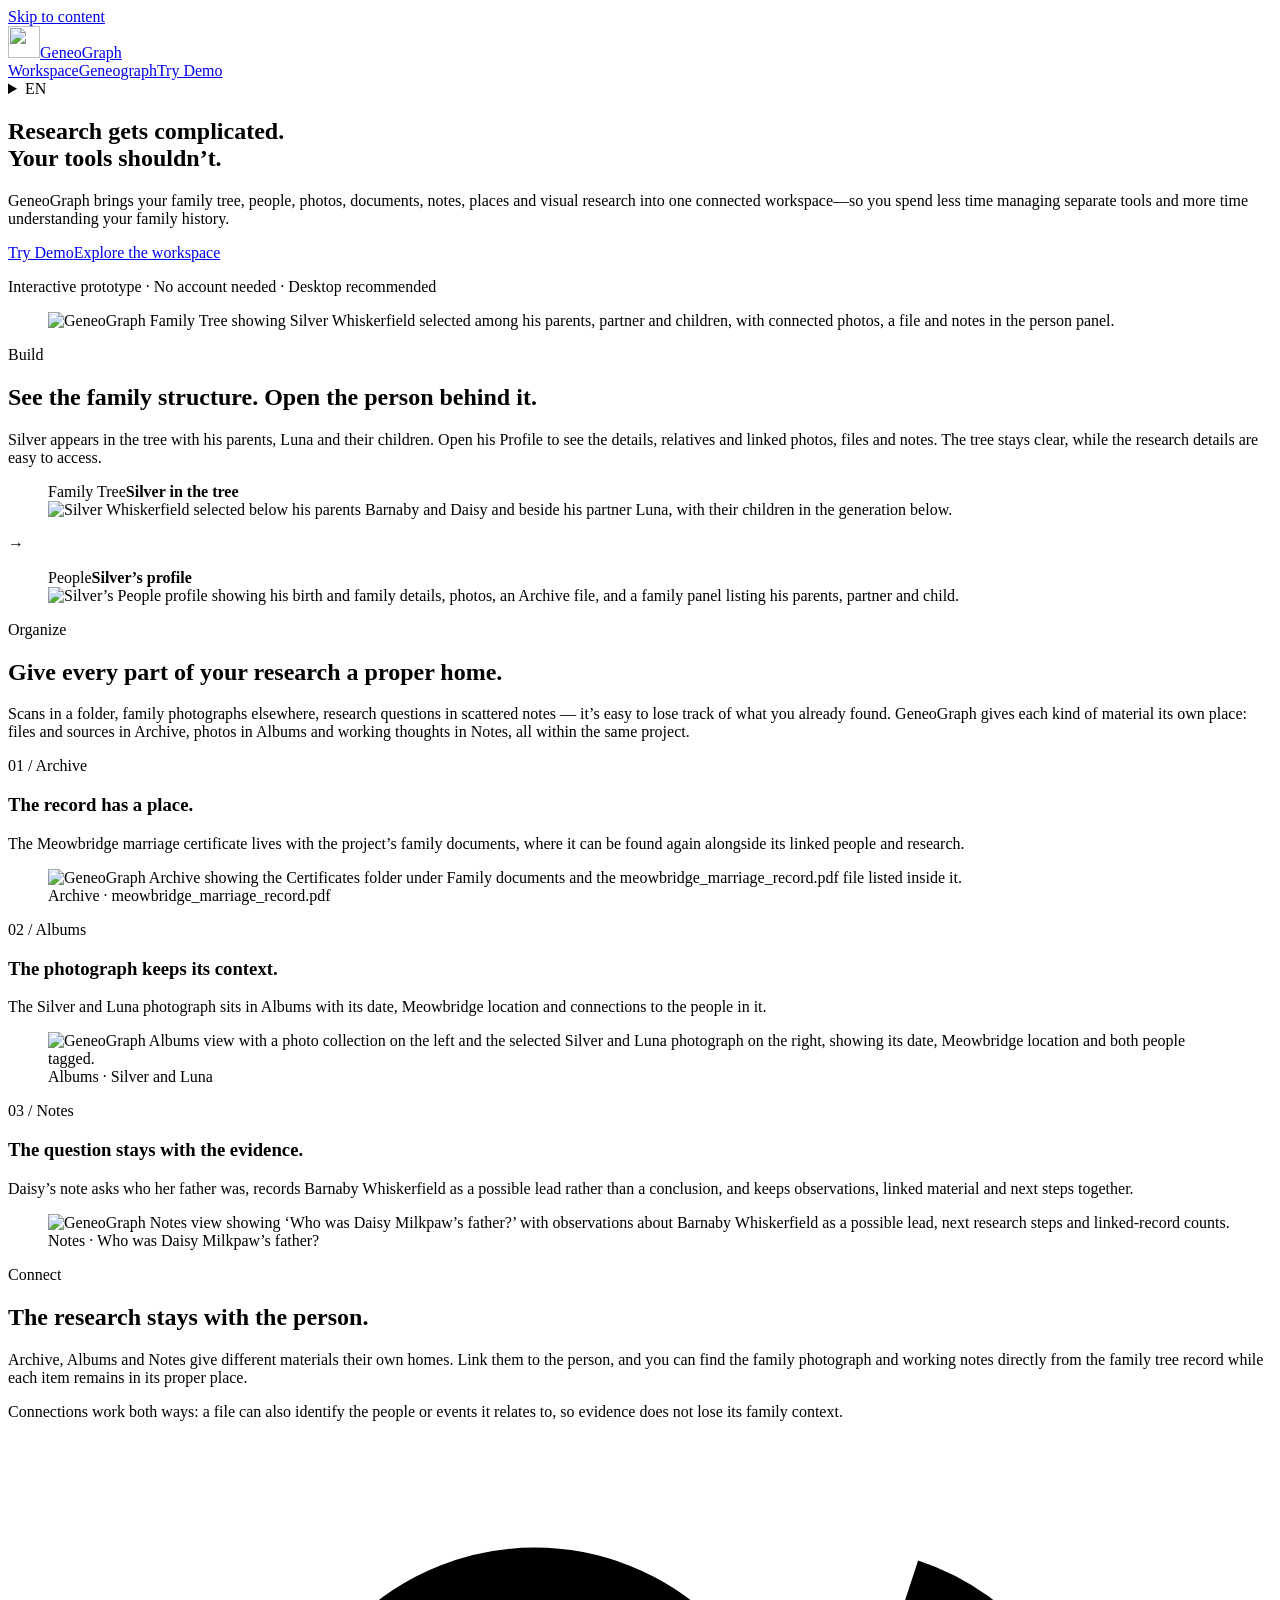
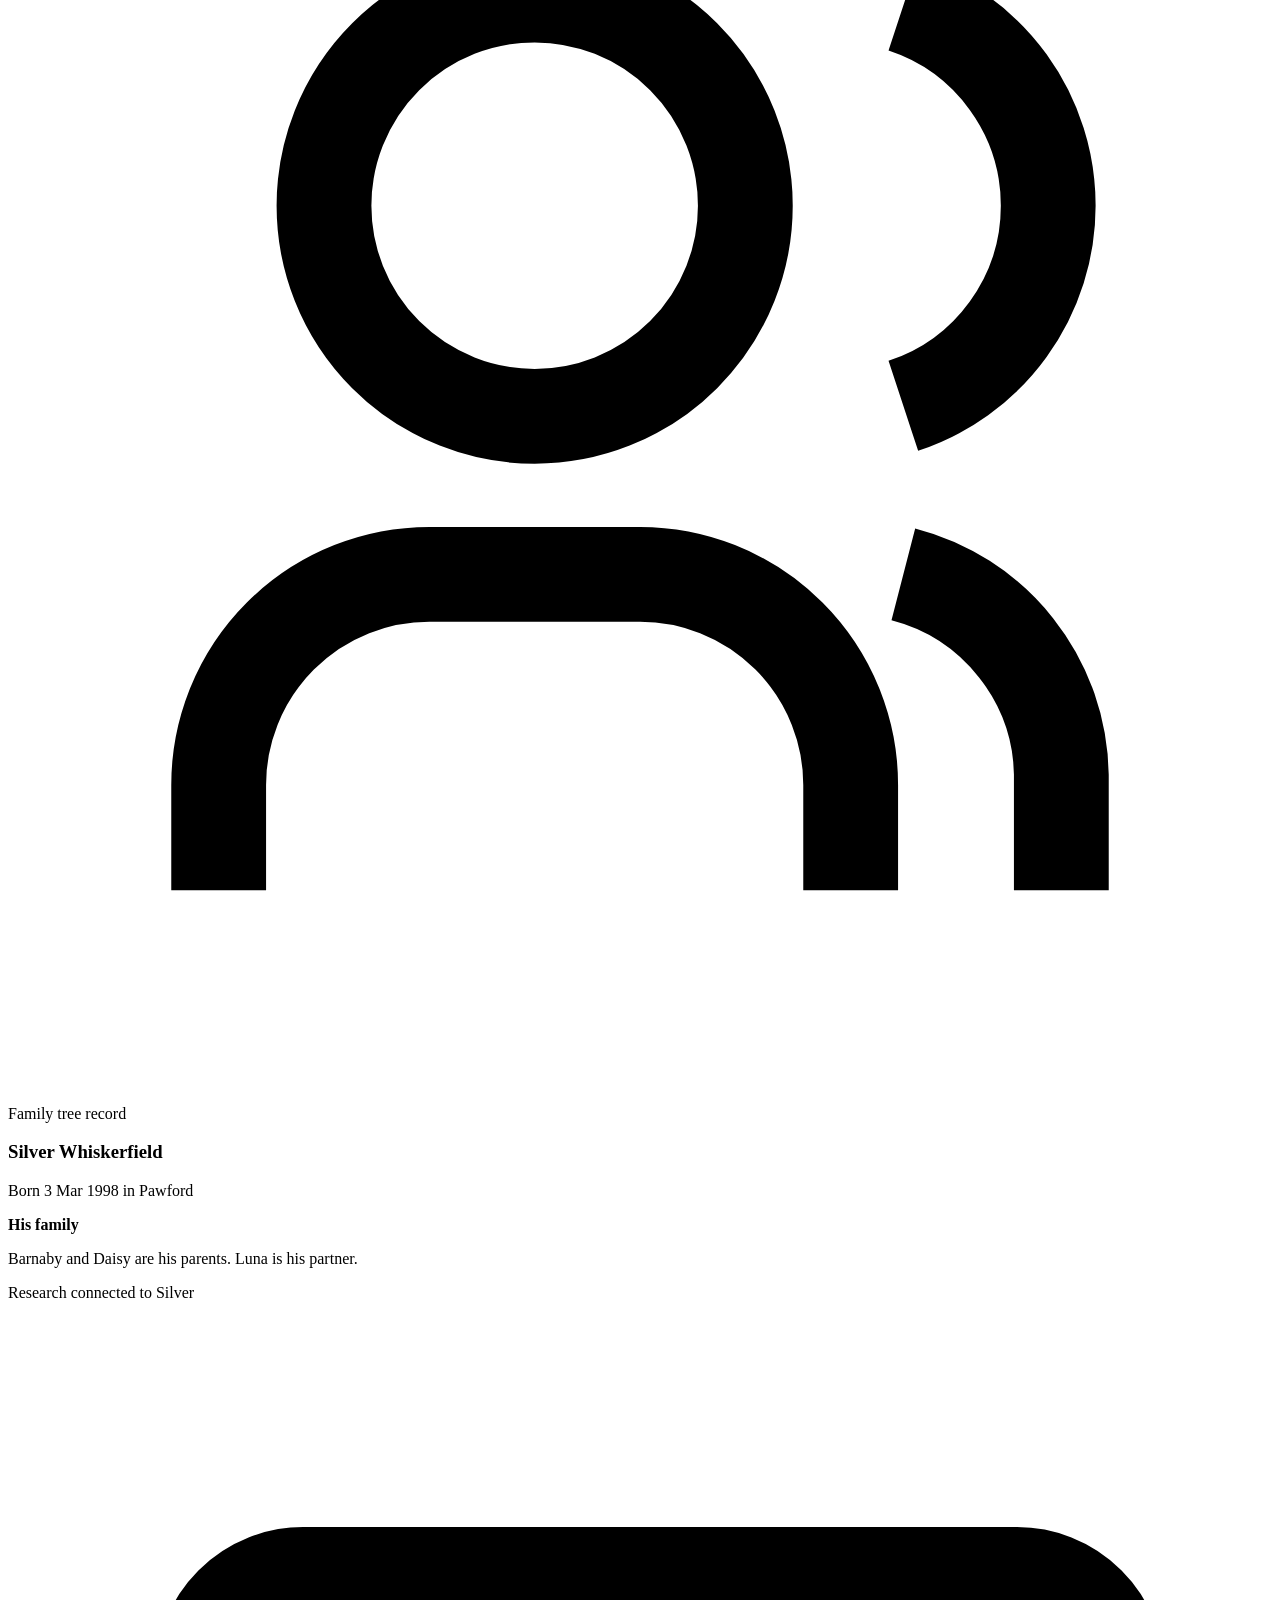
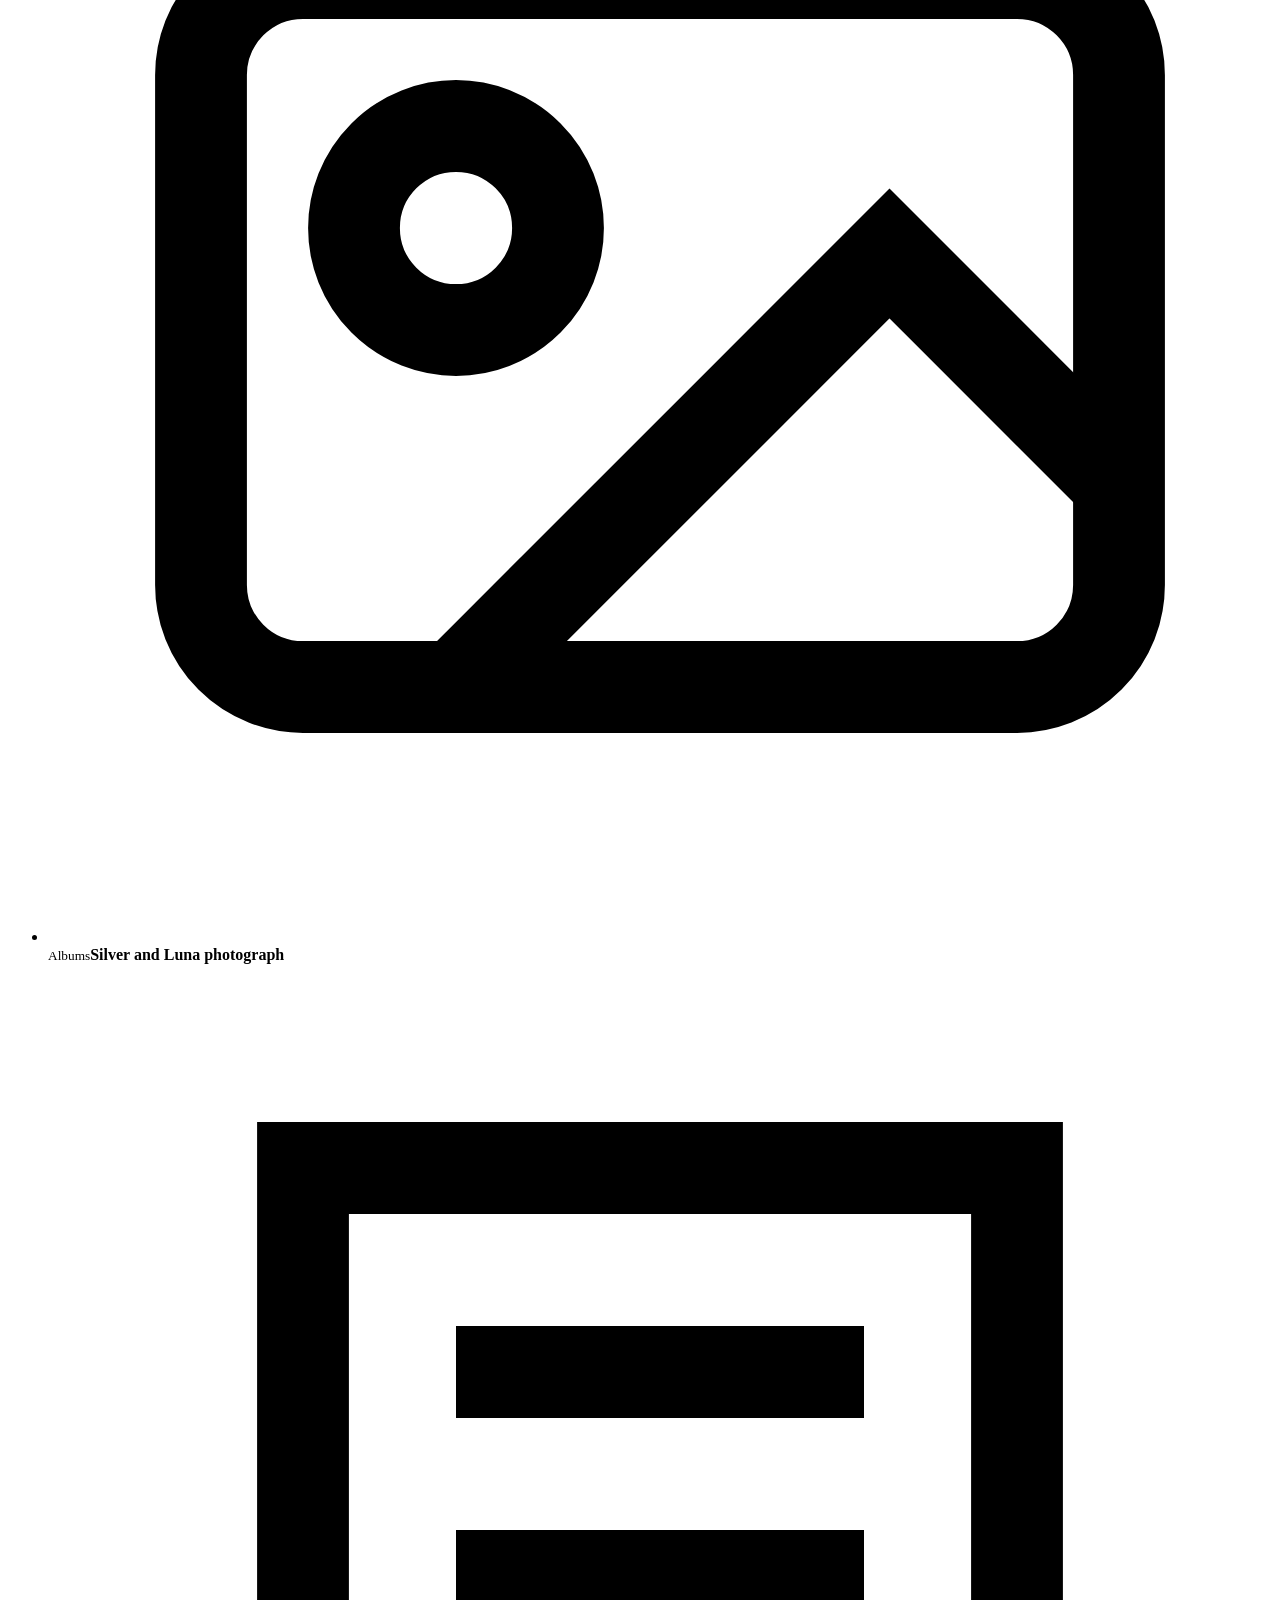
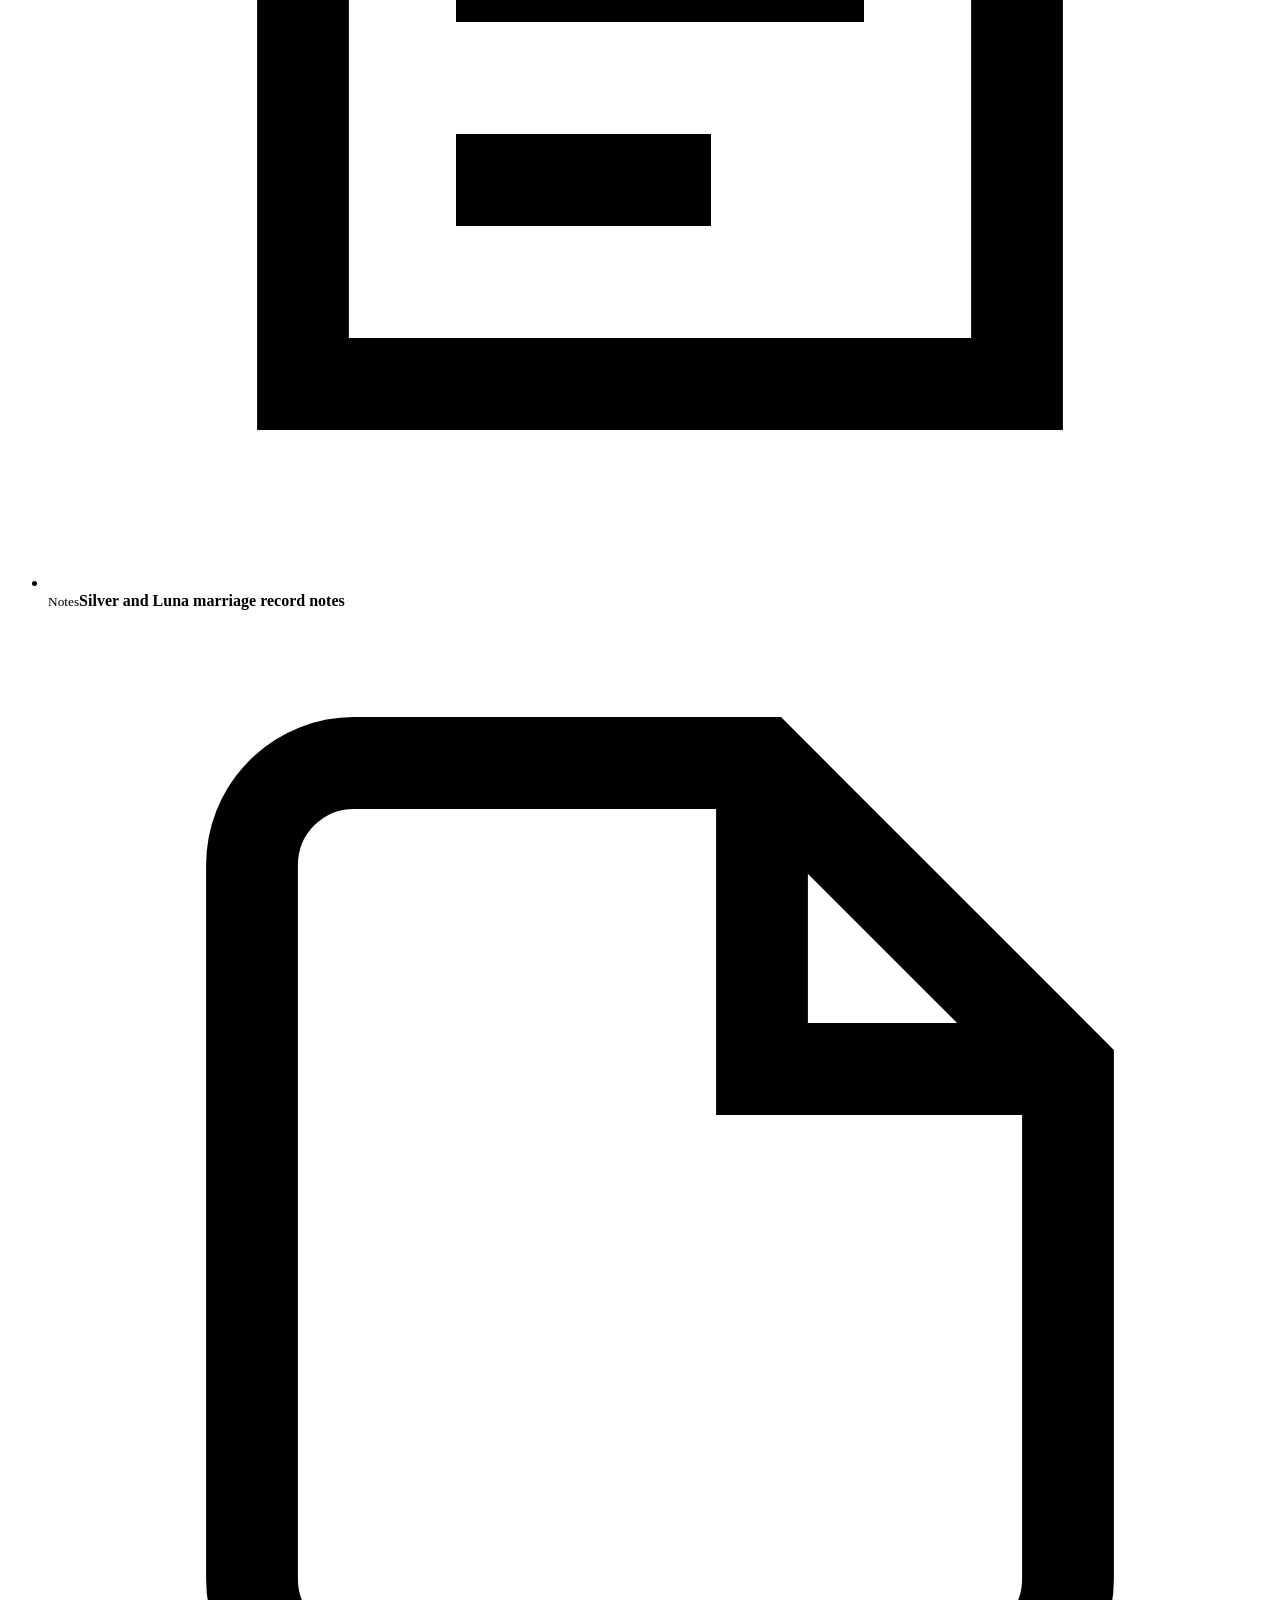
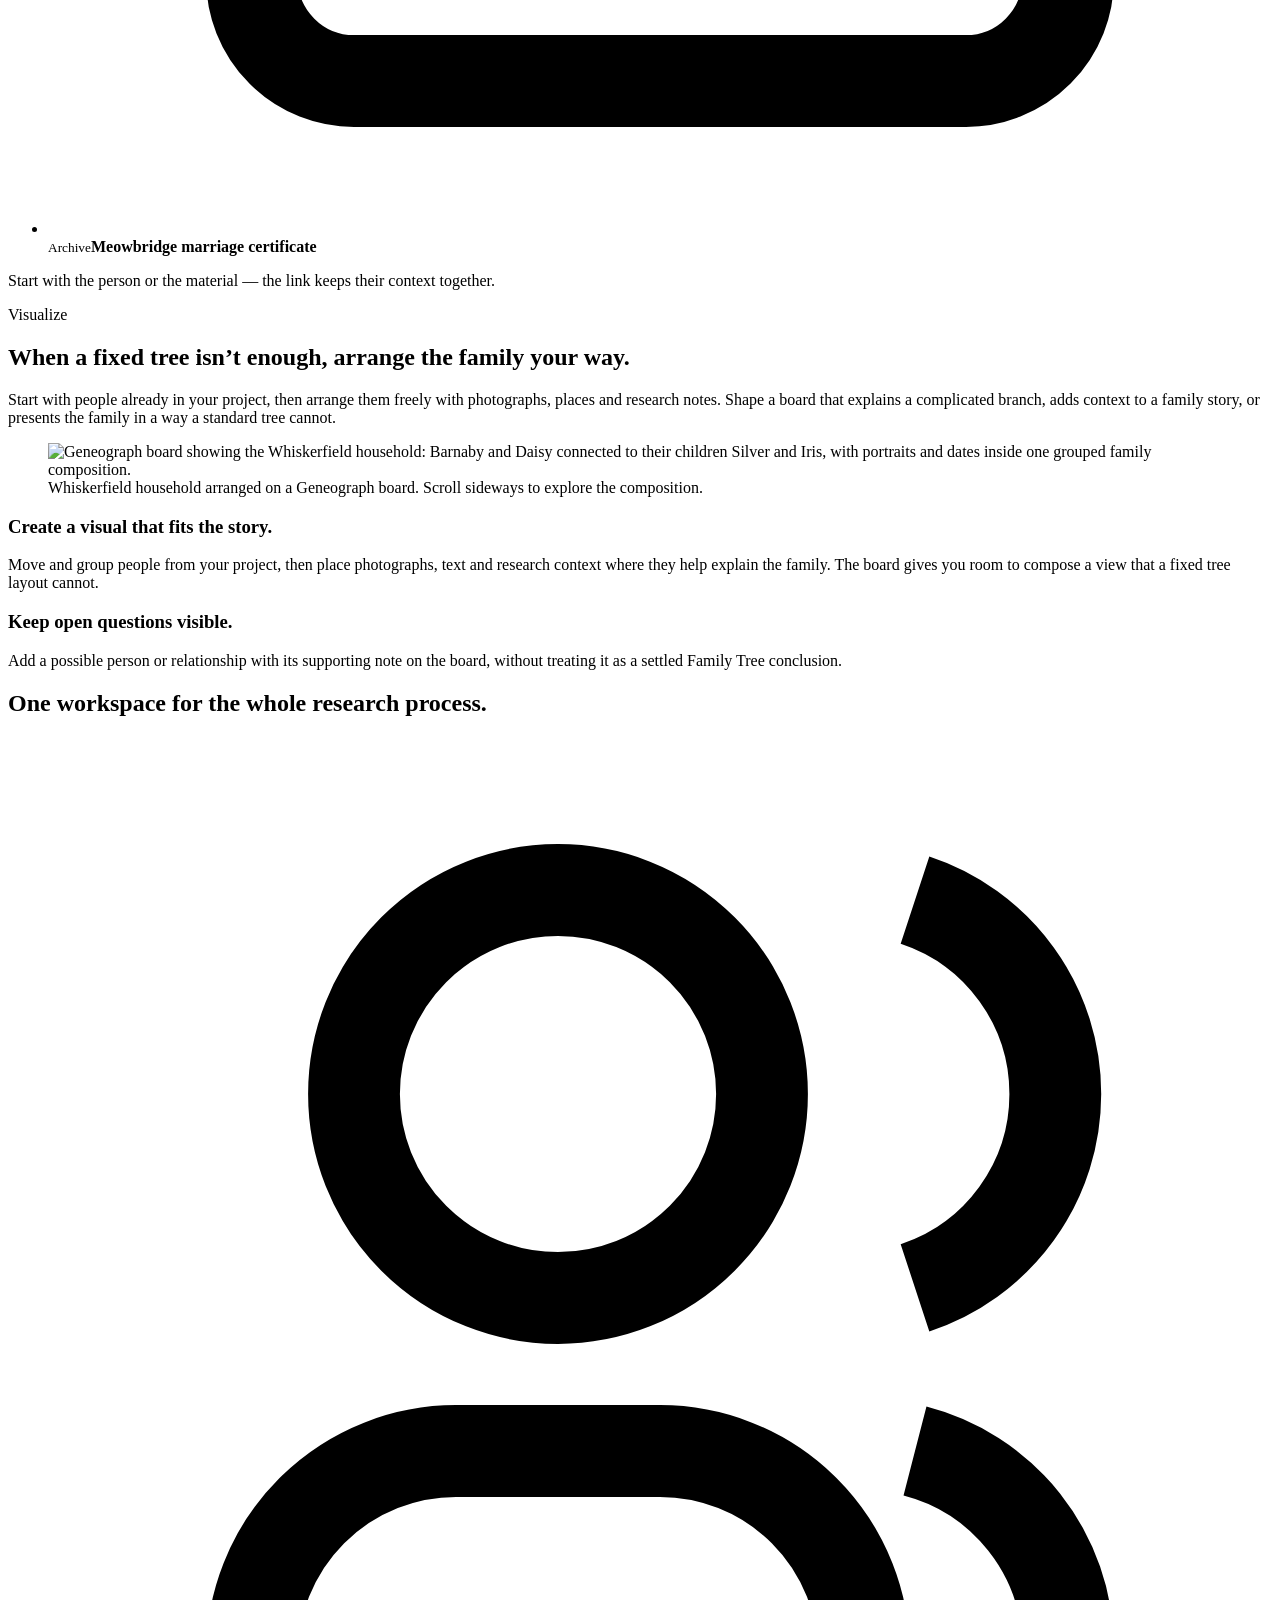
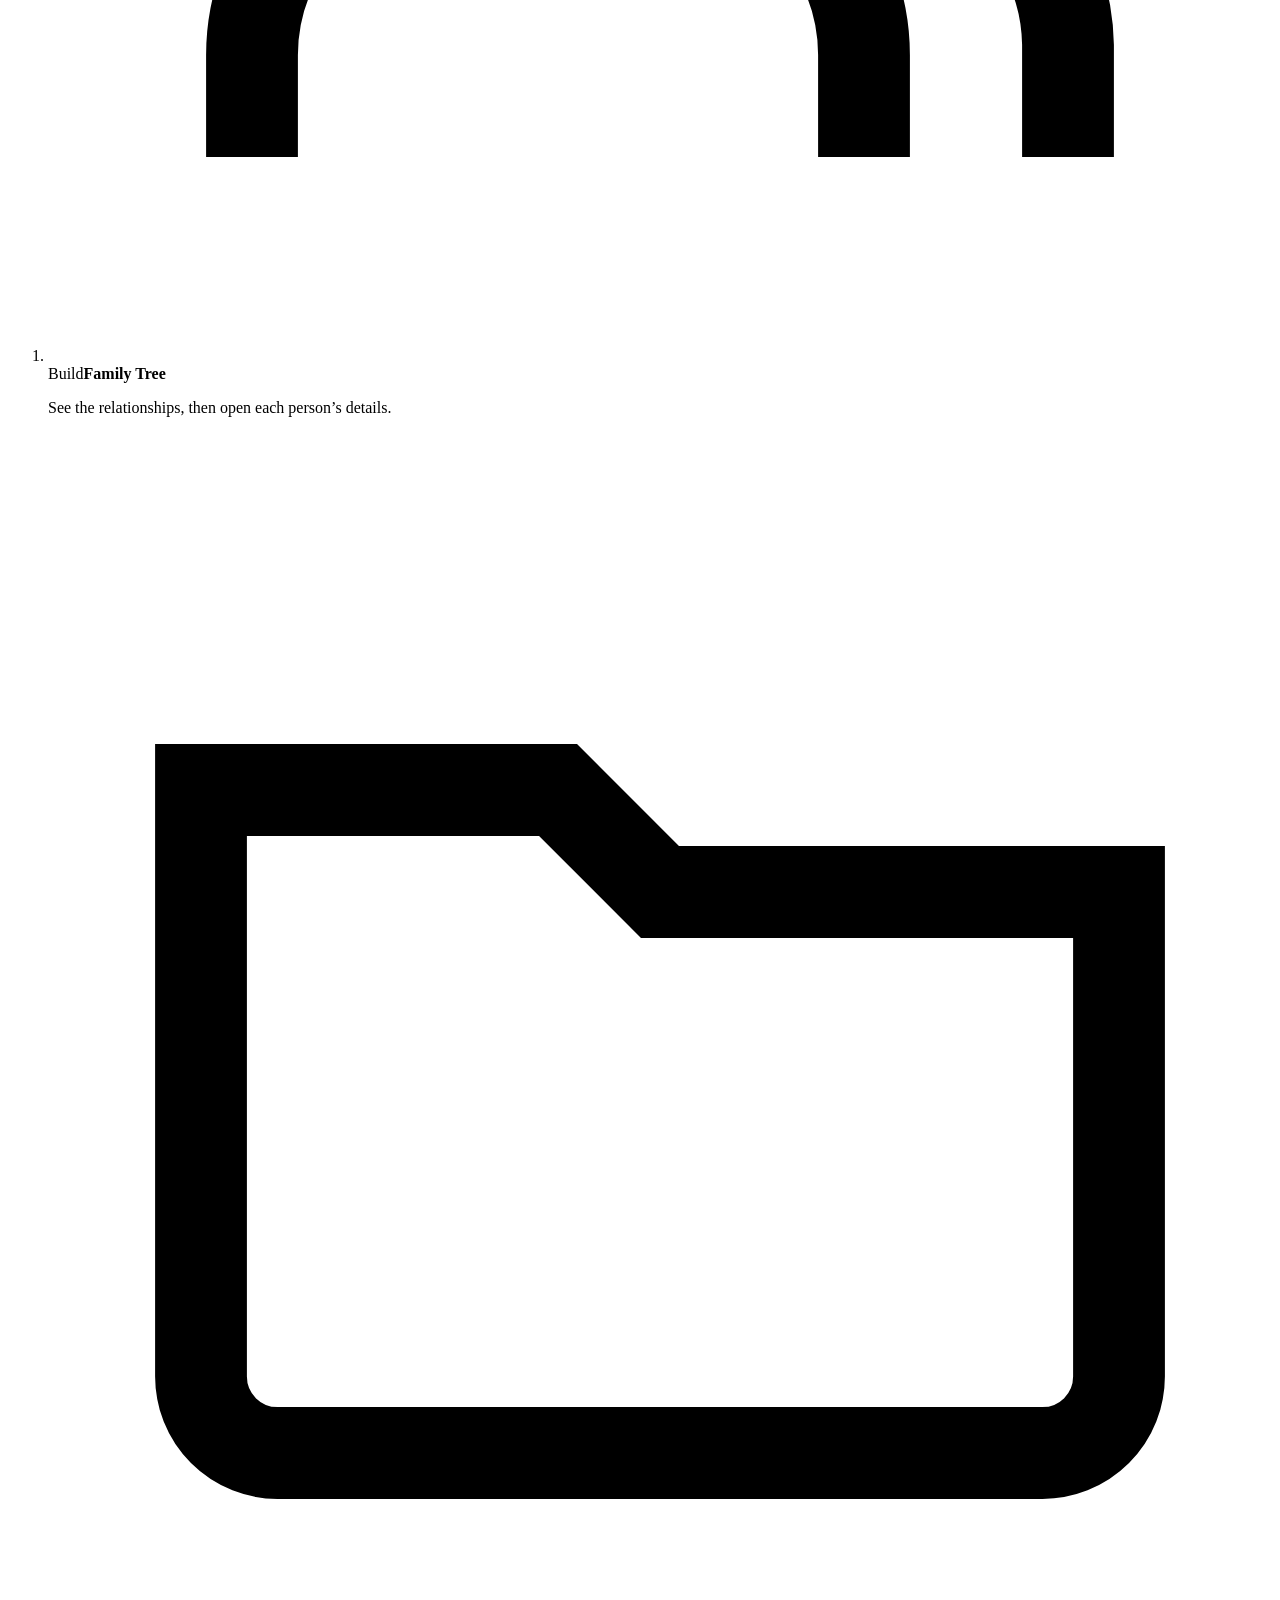
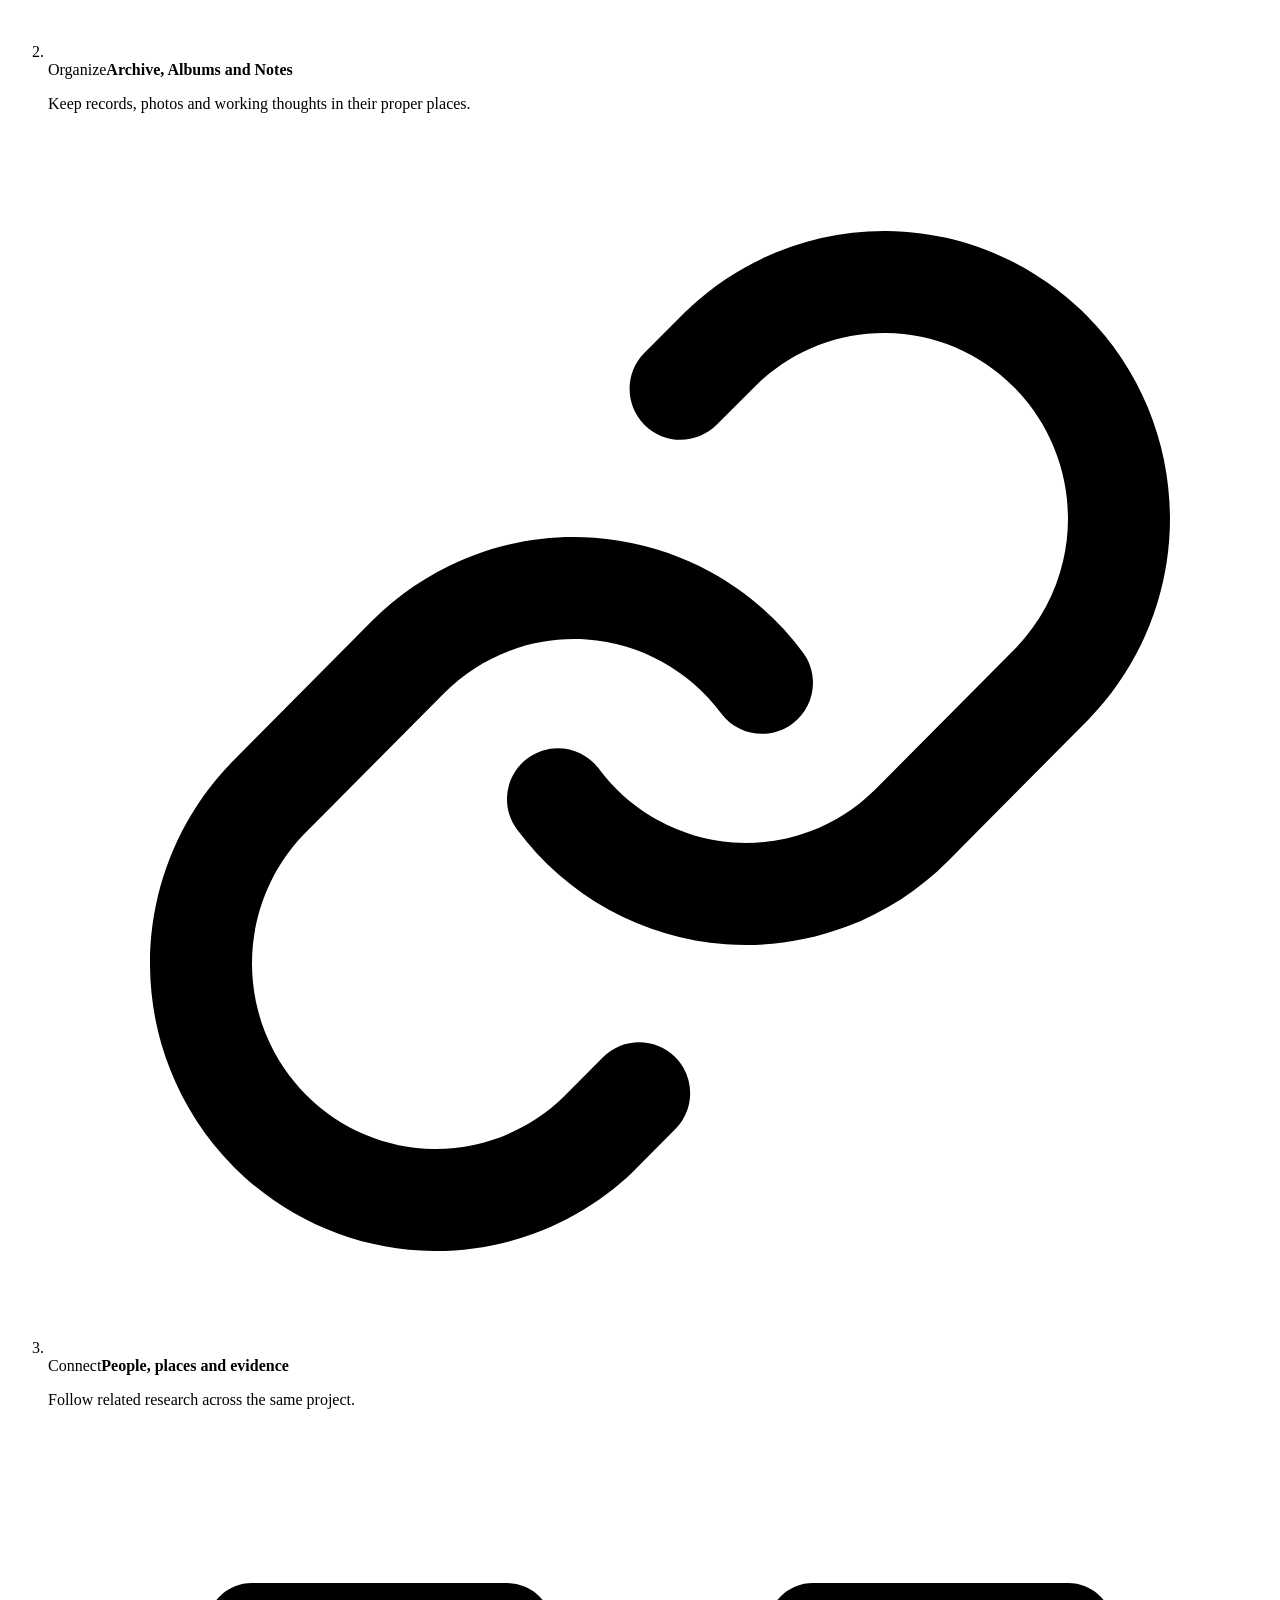
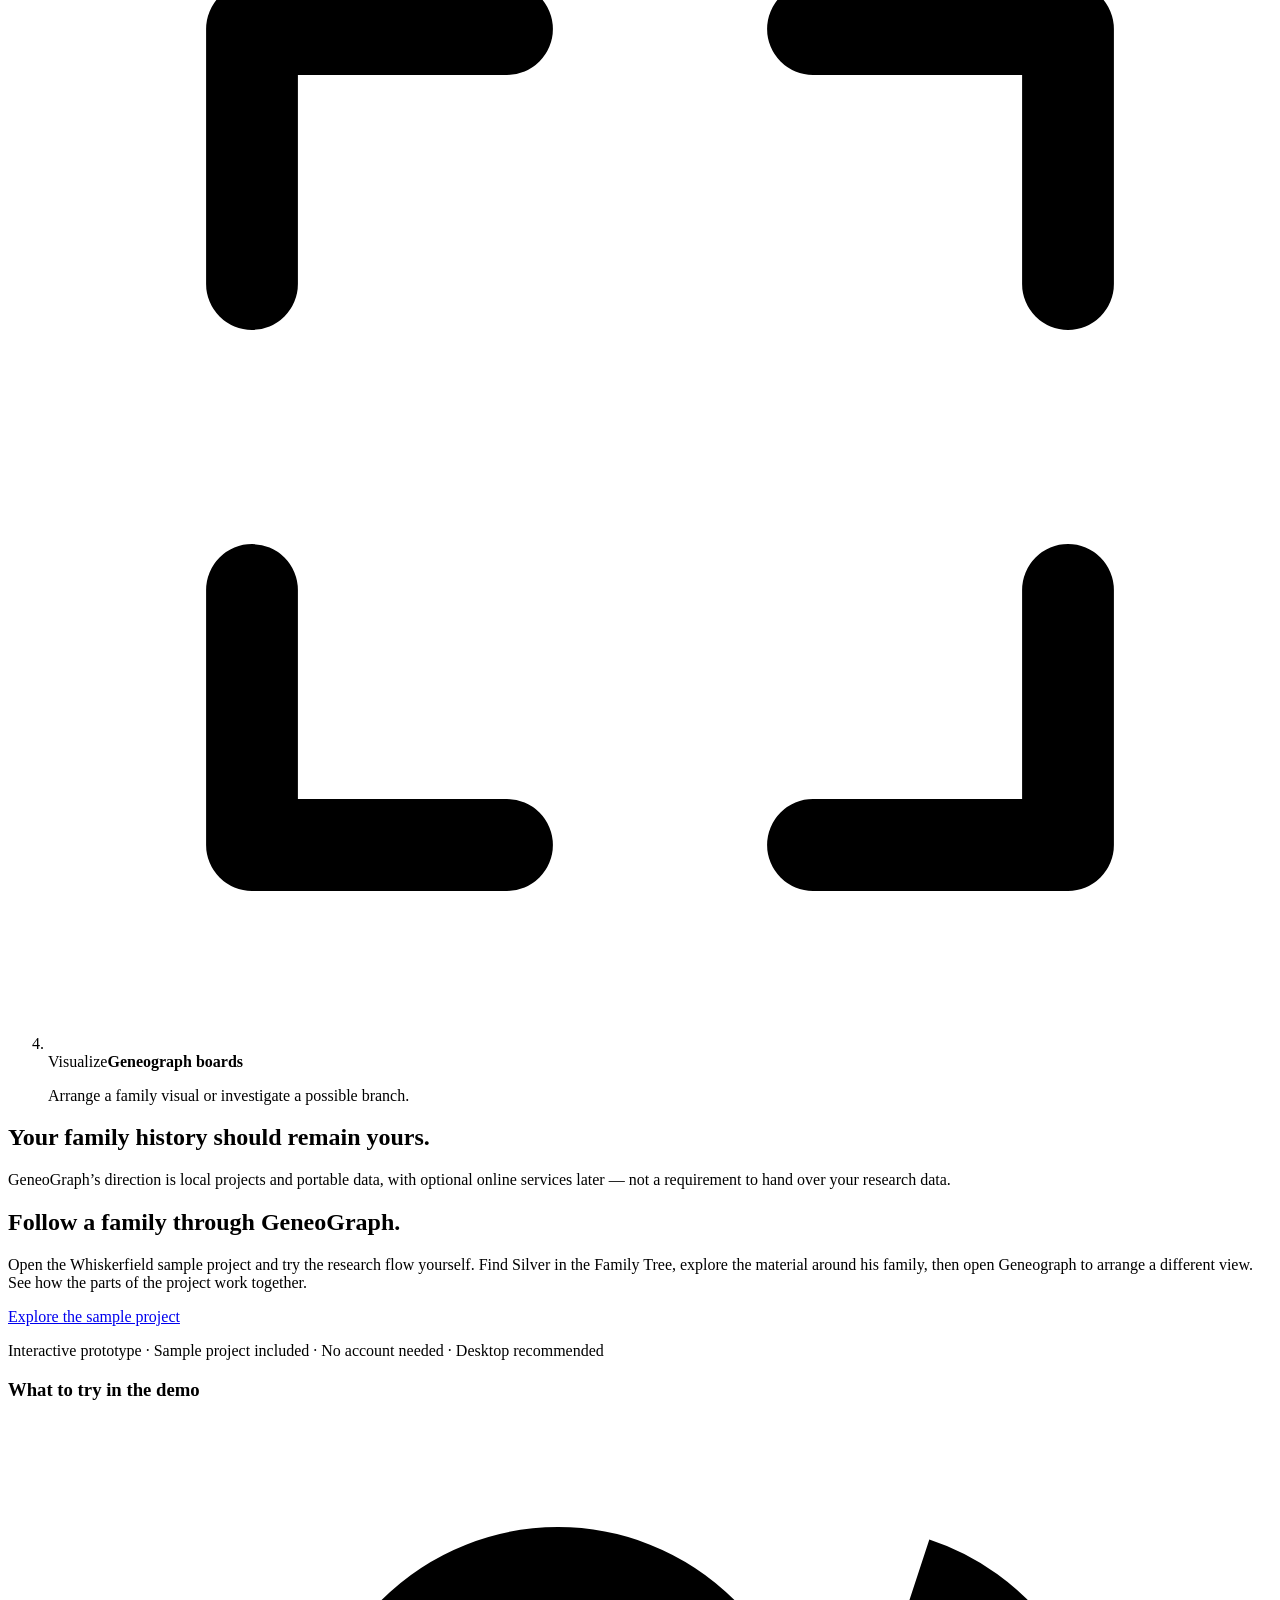
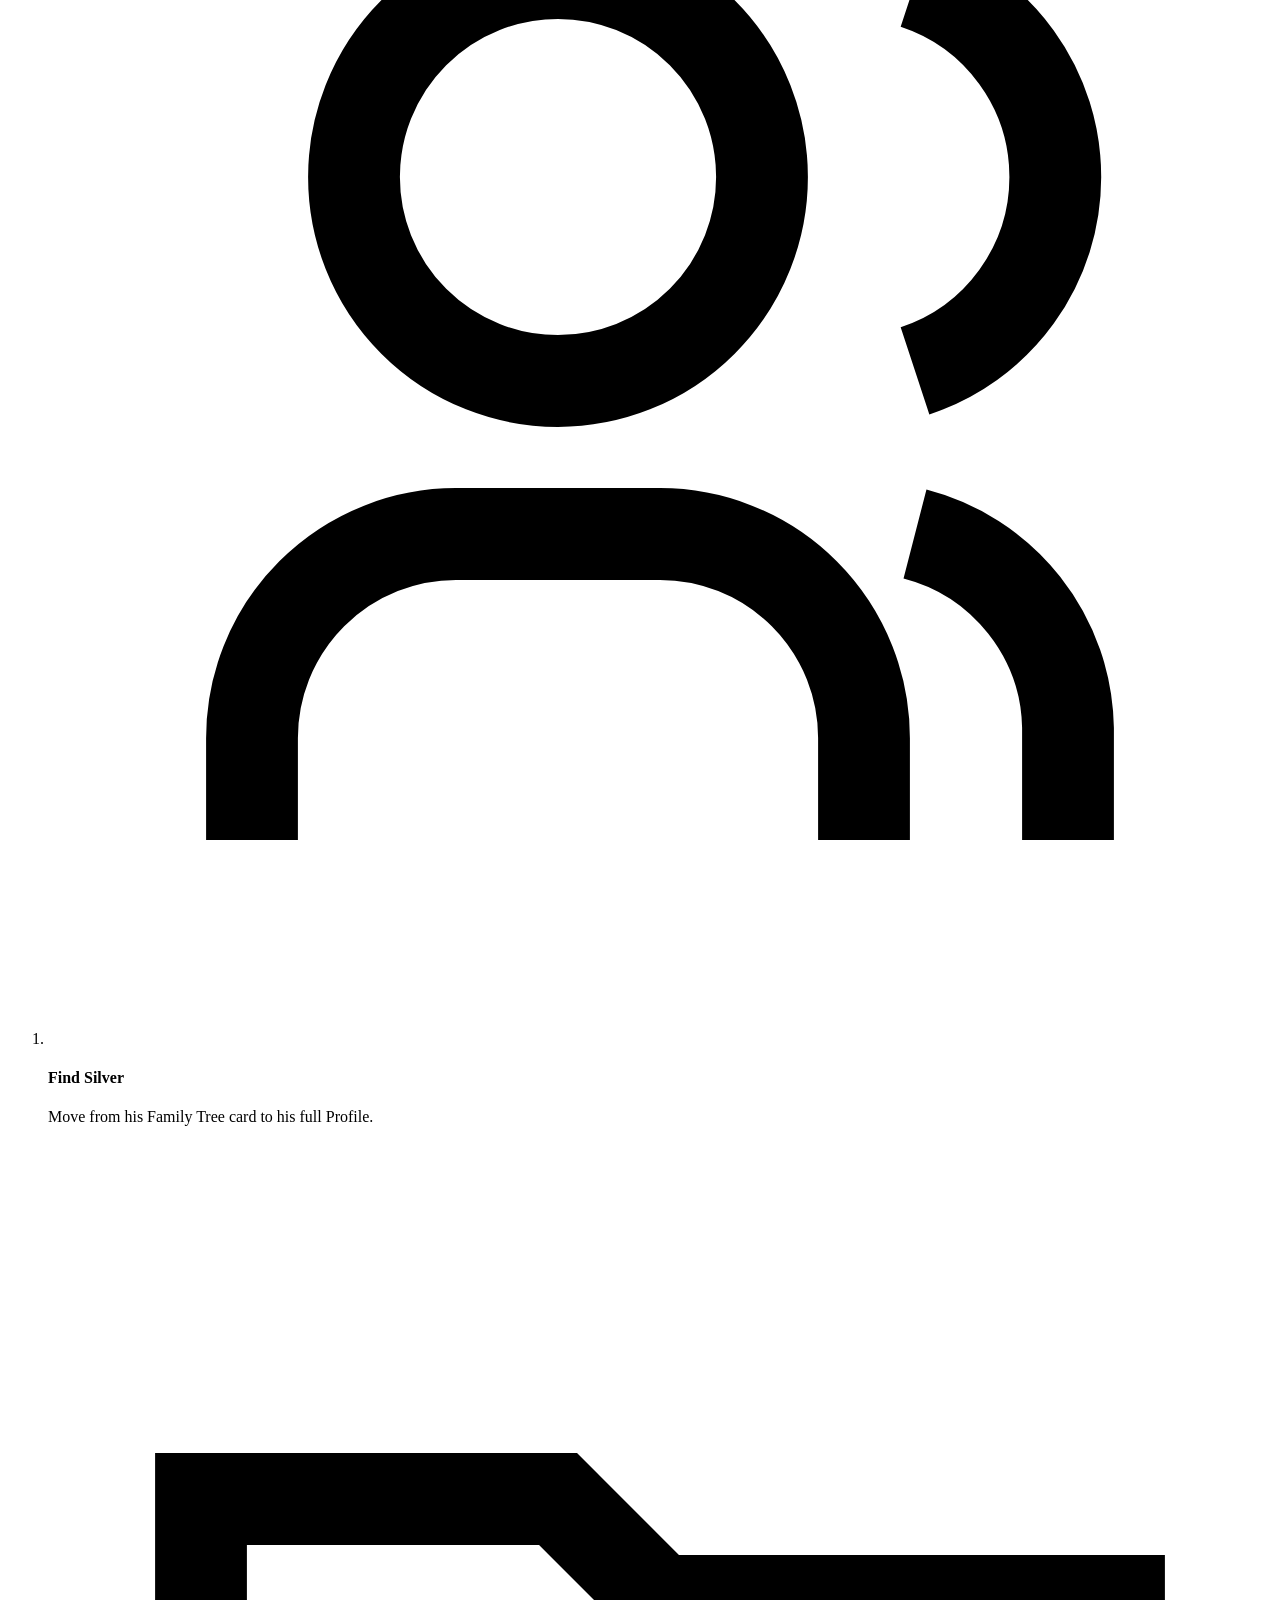
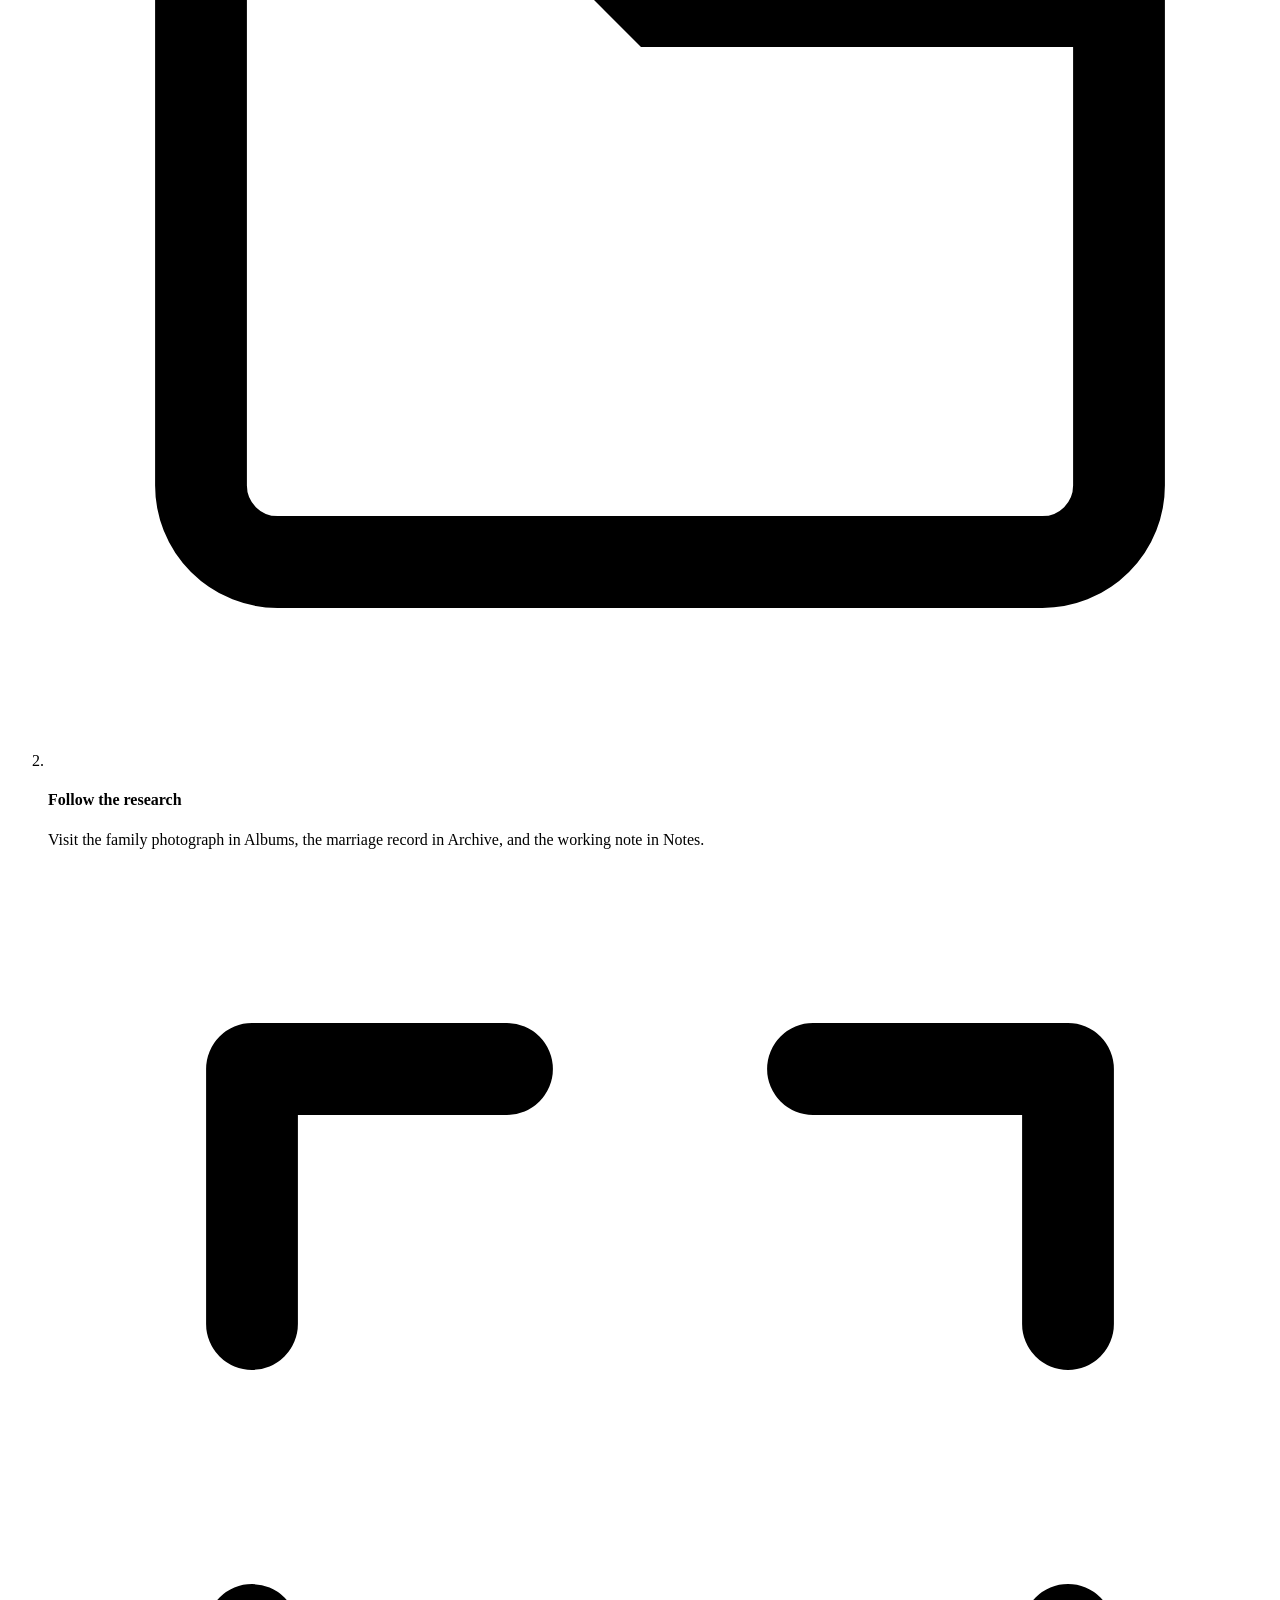
==== src/index.html @ bb0640aa "Update links" ====
<!DOCTYPE html>
<html lang="en">
    <head>
        <meta charset="utf-8">
        <meta name="viewport" content="width=device-width, initial-scale=1">
        <meta name="theme-color" content="#0b100e">
        <meta name="description" content="GeneoGraph brings your family tree, people, photographs, documents, notes, places and visual research into one connected genealogy workspace.">
        <title>GeneoGraph - One connected genealogy research workspace</title>
        <link rel="icon" href="logo.svg" type="image/svg+xml">
        <link rel="preconnect" href="https://fonts.googleapis.com">
        <link rel="preconnect" href="https://fonts.gstatic.com" crossorigin>
        <link href="https://fonts.googleapis.com/css2?family=Manrope:wght@400;500;600;700;800&display=swap" rel="stylesheet">
        <link rel="stylesheet" href="Main.css">
        <script src="ResearchGroup.js" defer></script>
    </head>

    <body>
        <a class="skip-link" href="#main">Skip to content</a>

        <header class="site-header">
            <div class="wrap header-inner">
                <a class="brand" href="#top" aria-label="GeneoGraph home"><img src="logo.svg" alt="" width="32"
                        height="32"><span>GeneoGraph</span></a>
                <div class="header-actions">
                    <nav class="site-nav" aria-label="Main navigation"><a href="#workspace">Workspace</a><a
                            href="#geneograph">Geneograph</a><a class="nav-demo"
                            href="https://geneograph-team.github.io/geneograph-prototype/?lang=en">Try Demo</a></nav>
                    <nav class="language-nav" aria-label="Language">
                        <details>
                            <summary aria-label="Language: English">EN</summary>
                            <div class="language-options"><a href="index.html" lang="en" aria-current="page">English</a><a
                                    href="ru/index.html" lang="ru">Русский</a></div>
                        </details>
                    </nav>
                </div>
            </div>
        </header>

        <main id="main">
            <section class="hero" id="top">
                <div class="wrap hero-layout">
                    <div class="hero-copy">
                        <h1>Research gets complicated.<br><span>Your tools shouldn’t.</span></h1>
                        <p>GeneoGraph brings your family tree, people, photos, documents, notes, places and visual research
                            into one connected workspace—so you spend less time managing separate tools and more time
                            understanding your family history.</p>
                        <div class="hero-actions"><a class="button"
                                href="https://geneograph-team.github.io/geneograph-prototype/?lang=en">Try Demo</a><a class="text-link"
                                href="#workspace">Explore the workspace</a></div>
                        <p class="meta">Interactive prototype <span>·</span> No account needed <span>·</span> Desktop
                            recommended</p>
                    </div>
                    <figure class="product-figure hero-figure">
                        <div class="image-scroll" tabindex="0" role="group"
                            aria-label="Family Tree view; scroll horizontally to inspect on a narrow screen"><img
                                src="prototype-family-tree-hero.png" width="2098" height="1102"
                                alt="GeneoGraph Family Tree showing Silver Whiskerfield selected among his parents, partner and children, with connected photos, a file and notes in the person panel."
                                fetchpriority="high" decoding="async"></div>
                    </figure>
                </div>
            </section>

            <section class="section build-section" id="workspace">
                <div class="wrap">
                    <div class="section-lead">
                        <div><span class="section-word">Build</span>
                            <h2>See the family structure. Open the person behind it.</h2>
                        </div>
                        <p>Silver appears in the tree with his parents, Luna and their children. Open his Profile to see the
                            details, relatives and linked photos, files and notes. The tree stays clear, while the research
                            details are easy to access.</p>
                    </div>
                    <div class="build-progression" aria-label="Silver Whiskerfield in Family Tree and People">
                        <figure class="build-view build-view--tree">
                            <figcaption><span>Family Tree</span><strong>Silver in the tree</strong></figcaption>
                            <div class="build-crop"><img src="prototype-family-tree.webp" width="1440" height="855"
                                    alt="Silver Whiskerfield selected below his parents Barnaby and Daisy and beside his partner Luna, with their children in the generation below."
                                    loading="lazy" decoding="async"></div>
                        </figure>
                        <span class="build-transition" aria-hidden="true">→</span>
                        <figure class="build-view build-view--profile">
                            <figcaption><span>People</span><strong>Silver’s profile</strong></figcaption>
                            <div class="build-crop" tabindex="0" role="group"
                                aria-label="Silver’s People profile; scroll horizontally to inspect on a narrow screen"><img
                                    src="prototype-people-profile-updated.png" width="1908" height="1180"
                                    alt="Silver’s People profile showing his birth and family details, photos, an Archive file, and a family panel listing his parents, partner and child."
                                    loading="lazy" decoding="async"></div>
                        </figure>
                    </div>
                </div>
            </section>

            <section class="section organize-section">
                <div class="wrap">
                    <div class="section-lead">
                        <div><span class="section-word">Organize</span>
                            <h2>Give every part of your research a proper home.</h2>
                        </div>
                        <p>Scans in a folder, family photographs elsewhere, research questions in scattered notes — it’s
                            easy to lose track of what you already found. GeneoGraph gives each kind of material its own
                            place: files and sources in Archive, photos in Albums and working thoughts in Notes, all within
                            the same project.</p>
                    </div>
                    <div class="module-series">
                        <article class="module-row">
                            <div class="module-copy"><span class="module-number">01 / Archive</span>
                                <h3>The record has a place.</h3>
                                <p>The Meowbridge marriage certificate lives with the project’s family documents, where it
                                    can be found again alongside its linked people and research.</p>
                            </div>
                            <figure class="product-figure module-figure">
                                <div class="image-scroll" tabindex="0" role="group"
                                    aria-label="Archive view; scroll horizontally to inspect on a narrow screen"><img
                                        src="prototype-archive-expanded.png" width="1448" height="853"
                                        alt="GeneoGraph Archive showing the Certificates folder under Family documents and the meowbridge_marriage_record.pdf file listed inside it."
                                        loading="lazy" decoding="async"></div>
                                <figcaption>Archive · <span class="record-name">meowbridge_marriage_record.pdf</span>
                                </figcaption>
                            </figure>
                        </article>
                        <article class="module-row module-row--reverse">
                            <div class="module-copy"><span class="module-number">02 / Albums</span>
                                <h3>The photograph keeps its context.</h3>
                                <p>The Silver and Luna photograph sits in Albums with its date, Meowbridge location and
                                    connections to the people in it.</p>
                            </div>
                            <figure class="product-figure module-figure module-figure--albums">
                                <div class="image-scroll" tabindex="0" role="group"
                                    aria-label="Albums view; scroll horizontally to inspect on a narrow screen"><img
                                        src="prototype-albums-expanded.png" width="1505" height="1134"
                                        alt="GeneoGraph Albums view with a photo collection on the left and the selected Silver and Luna photograph on the right, showing its date, Meowbridge location and both people tagged."
                                        loading="lazy" decoding="async"></div>
                                <figcaption>Albums · Silver and Luna</figcaption>
                            </figure>
                        </article>
                        <article class="module-row">
                            <div class="module-copy"><span class="module-number">03 / Notes</span>
                                <h3>The question stays with the evidence.</h3>
                                <p>Daisy’s note asks who her father was, records Barnaby Whiskerfield as a possible lead
                                    rather than a conclusion, and keeps observations, linked material and next steps
                                    together.</p>
                            </div>
                            <figure class="product-figure module-figure">
                                <div class="image-scroll" tabindex="0" role="group"
                                    aria-label="Notes view; scroll horizontally to inspect on a narrow screen"><img
                                        src="prototype-notes-daisy.png" width="1418" height="962"
                                        alt="GeneoGraph Notes view showing ‘Who was Daisy Milkpaw’s father?’ with observations about Barnaby Whiskerfield as a possible lead, next research steps and linked-record counts."
                                        loading="lazy" decoding="async"></div>
                                <figcaption>Notes · Who was Daisy Milkpaw’s father?</figcaption>
                            </figure>
                        </article>
                    </div>
                </div>
            </section>

            <section class="section connect-section">
                <div class="wrap connect-layout">
                    <div class="connect-copy"><span class="section-word">Connect</span>
                        <h2>The research stays with the person.</h2>
                        <p>Archive, Albums and Notes give different materials their own homes. Link them to the person, and
                            you can find the family photograph and working notes directly from the family tree record while
                            each item remains in its proper place.</p>
                        <p>Connections work both ways: a file can also identify the people or events it relates to, so
                            evidence does not lose its family context.</p>
                    </div>
                    <div class="person-context" aria-label="Silver Whiskerfield and research linked to his person record">
                        <div class="person-context-head"><span class="connection-icon person-context-icon"
                                aria-hidden="true"><svg viewBox="0 0 24 24" fill="none" stroke="currentColor"
                                    stroke-width="1.8">
                                    <path d="M16 20v-2a4 4 0 0 0-4-4H8a4 4 0 0 0-4 4v2" />
                                    <circle cx="10" cy="7" r="4" />
                                    <path d="M20 20v-2.2a4 4 0 0 0-3-3.8M17 3.2a4 4 0 0 1 0 7.6" />
                                </svg></span>
                            <div><span class="connection-home">Family tree record</span>
                                <h3>Silver Whiskerfield</h3>
                                <p>Born 3 Mar 1998 in Pawford</p>
                            </div>
                        </div>
                        <div class="person-context-family"><strong>His family</strong>
                            <p>Barnaby and Daisy are his parents. Luna is his partner.</p>
                        </div>
                        <div class="person-context-research">
                            <p class="connection-label">Research connected to Silver</p>
                            <ul class="connection-list">
                                <li><span class="connection-icon" aria-hidden="true"><svg viewBox="0 0 24 24" fill="none"
                                            stroke="currentColor" stroke-width="1.8">
                                            <rect x="3" y="5" width="18" height="14" rx="2" />
                                            <circle cx="8" cy="10" r="2" />
                                            <path d="m21 15-4.5-4.5L8 19" />
                                        </svg></span><span><small>Albums</small><strong>Silver and Luna
                                            photograph</strong></span></li>
                                <li><span class="connection-icon" aria-hidden="true"><svg viewBox="0 0 24 24" fill="none"
                                            stroke="currentColor" stroke-width="1.8">
                                            <path d="M5 4h14v16H5z" />
                                            <path d="M8 8h8M8 12h8M8 16h5" />
                                        </svg></span><span><small>Notes</small><strong>Silver and Luna marriage record
                                            notes</strong></span></li>
                                <li><span class="connection-icon" aria-hidden="true"><svg viewBox="0 0 24 24" fill="none"
                                            stroke="currentColor" stroke-width="1.8">
                                            <path d="M14 3H6a2 2 0 0 0-2 2v14a2 2 0 0 0 2 2h12a2 2 0 0 0 2-2V9Z" />
                                            <path d="M14 3v6h6" />
                                        </svg></span><span><small>Archive</small><strong>Meowbridge marriage
                                            certificate</strong></span></li>
                            </ul>
                        </div>
                        <p class="person-context-foot">Start with the person or the material — the link keeps their context
                            together.</p>
                    </div>
                </div>
            </section>

            <section class="section visualize-section" id="geneograph">
                <div class="wrap">
                    <div class="section-lead">
                        <div><span class="section-word">Visualize</span>
                            <h2>When a fixed tree isn’t enough, arrange the family your way.</h2>
                        </div>
                        <p>Start with people already in your project, then arrange them freely with photographs, places and
                            research notes. Shape a board that explains a complicated branch, adds context to a family
                            story, or presents the family in a way a standard tree cannot.</p>
                    </div>
                    <figure class="product-figure board-figure">
                        <div class="image-scroll" tabindex="0" role="group"
                            aria-label="Geneograph family board; scroll horizontally to inspect the composition on a narrow screen">
                            <img src="prototype-geneograph-household.png" width="1498" height="899"
                                alt="Geneograph board showing the Whiskerfield household: Barnaby and Daisy connected to their children Silver and Iris, with portraits and dates inside one grouped family composition."
                                loading="lazy" decoding="async"></div>
                        <figcaption>Whiskerfield household arranged on a Geneograph board.<span class="mobile-scroll-note">
                                Scroll sideways to explore the composition.</span></figcaption>
                    </figure>
                    <div class="visualize-roles">
                        <div>
                            <h3>Create a visual that fits the story.</h3>
                            <p>Move and group people from your project, then place photographs, text and research context
                                where they help explain the family. The board gives you room to compose a view that a fixed
                                tree layout cannot.</p>
                        </div>
                        <div>
                            <h3>Keep open questions visible.</h3>
                            <p>Add a possible person or relationship with its supporting note on the board, without treating
                                it as a settled Family Tree conclusion.</p>
                        </div>
                    </div>
                </div>
            </section>

            <section class="section summary-section">
                <div class="wrap summary-layout">
                    <h2>One workspace for the whole research process.</h2>
                    <ol class="outcome-list">
                        <li><span class="outcome-icon" aria-hidden="true"><svg viewBox="0 0 24 24" fill="none"
                                    stroke="currentColor" stroke-width="1.8">
                                    <path d="M16 20v-2a4 4 0 0 0-4-4H8a4 4 0 0 0-4 4v2" />
                                    <circle cx="10" cy="7" r="4" />
                                    <path d="M20 20v-2.2a4 4 0 0 0-3-3.8M17 3.2a4 4 0 0 1 0 7.6" />
                                </svg></span>
                            <div class="outcome-name"><span>Build</span><strong>Family Tree</strong></div>
                            <p>See the relationships, then open each person’s details.</p>
                        </li>
                        <li><span class="outcome-icon" aria-hidden="true"><svg viewBox="0 0 24 24" fill="none"
                                    stroke="currentColor" stroke-width="1.8">
                                    <path d="M3 7h7l2 2h9v9.5a1.5 1.5 0 0 1-1.5 1.5h-15A1.5 1.5 0 0 1 3 18.5Z" />
                                </svg></span>
                            <div class="outcome-name"><span>Organize</span><strong>Archive, Albums and Notes</strong></div>
                            <p>Keep records, photos and working thoughts in their proper places.</p>
                        </li>
                        <li><span class="outcome-icon" aria-hidden="true"><svg viewBox="0 0 24 24" fill="currentColor">
                                    <path
                                        d="M16.4437 2.00021C14.9719 1.98733 13.5552 2.55719 12.4986 3.58488L12.4883 3.59504L11.6962 4.38801C11.3059 4.77876 11.3063 5.41192 11.697 5.80222C12.0878 6.19252 12.721 6.19216 13.1113 5.80141L13.8979 5.01386C14.5777 4.35511 15.4855 3.99191 16.4262 4.00014C17.3692 4.00839 18.2727 4.38923 18.9416 5.06286C19.6108 5.73671 19.9916 6.64971 19.9998 7.6056C20.008 8.55874 19.6452 9.47581 18.9912 10.1607L16.2346 12.9367C15.8688 13.3052 15.429 13.5897 14.9453 13.7714C14.4616 13.9531 13.945 14.0279 13.4304 13.9907C12.9159 13.9536 12.4149 13.8055 11.9616 13.5561C11.5083 13.3067 11.1129 12.9617 10.8027 12.5441C10.4734 12.1007 9.847 12.0083 9.40364 12.3376C8.96029 12.6669 8.86785 13.2933 9.19718 13.7367C9.67803 14.384 10.2919 14.9202 10.9975 15.3084C11.7032 15.6966 12.4838 15.9277 13.2866 15.9856C14.0893 16.0435 14.8949 15.9268 15.6486 15.6437C16.4022 15.3606 17.0861 14.9177 17.654 14.3457L20.4168 11.5635L20.429 11.551C21.4491 10.4874 22.0125 9.0642 21.9997 7.58834C21.987 6.11247 21.3992 4.69931 20.3607 3.65359C19.3221 2.60764 17.9155 2.01309 16.4437 2.00021Z" />
                                    <path
                                        d="M10.7134 8.01444C9.91064 7.95655 9.10506 8.0732 8.35137 8.35632C7.59775 8.63941 6.91382 9.08232 6.34597 9.65431L3.5831 12.4365L3.57097 12.449C2.5508 13.5126 1.98748 14.9358 2.00021 16.4117C2.01295 17.8875 2.60076 19.3007 3.6392 20.3464C4.67787 21.3924 6.08439 21.9869 7.55623 21.9998C9.02807 22.0127 10.4447 21.4428 11.5014 20.4151L11.5137 20.4029L12.3012 19.6099C12.6903 19.218 12.6881 18.5849 12.2962 18.1957C11.9043 17.8066 11.2712 17.8088 10.882 18.2007L10.1011 18.9871C9.42133 19.6452 8.51402 20.0081 7.57373 19.9999C6.63074 19.9916 5.72728 19.6108 5.05834 18.9371C4.38918 18.2633 4.00839 17.3503 4.00014 16.3944C3.99191 15.4412 4.35479 14.5242 5.00874 13.8393L7.76537 11.0633C8.13118 10.6948 8.57097 10.4103 9.05467 10.2286C9.53836 10.0469 10.0549 9.97215 10.5695 10.0093C11.0841 10.0464 11.585 10.1945 12.0383 10.4439C12.4917 10.6933 12.887 11.0383 13.1972 11.4559C13.5266 11.8993 14.1529 11.9917 14.5963 11.6624C15.0397 11.3331 15.1321 10.7067 14.8028 10.2633C14.3219 9.61599 13.708 9.07982 13.0024 8.69161C12.2968 8.30338 11.5161 8.07233 10.7134 8.01444Z" />
                                </svg></span>
                            <div class="outcome-name"><span>Connect</span><strong>People, places and evidence</strong></div>
                            <p>Follow related research across the same project.</p>
                        </li>
                        <li><span class="outcome-icon" aria-hidden="true"><svg viewBox="0 0 24 24" fill="none"
                                    stroke="currentColor" stroke-width="1.8" stroke-linecap="round" stroke-linejoin="round">
                                    <path d="M4 9V4h5M15 4h5v5M20 15v5h-5M9 20H4v-5" />
                                </svg></span>
                            <div class="outcome-name"><span>Visualize</span><strong>Geneograph boards</strong></div>
                            <p>Arrange a family visual or investigate a possible branch.</p>
                        </li>
                    </ol>
                </div>
            </section>

            <section class="ownership">
                <div class="wrap ownership-inner">
                    <h2>Your family history should remain yours.</h2>
                    <p>GeneoGraph’s direction is local projects and portable data, with optional online services later — not
                        a requirement to hand over your research data.</p>
                </div>
            </section>

            <section class="section demo-section" id="demo">
                <div class="wrap demo-layout">
                    <div class="demo-invitation">
                        <h2>Follow a family through GeneoGraph.</h2>
                        <p>Open the Whiskerfield sample project and try the research flow yourself. Find Silver in the
                            Family Tree, explore the material around his family, then open Geneograph to arrange a different
                            view. See how the parts of the project work together.</p><a class="button"
                            href="https://geneograph-team.github.io/geneograph-prototype/?lang=en">Explore the sample project</a>
                        <p class="meta">Interactive prototype <span>·</span> Sample project included <span>·</span> No
                            account needed <span>·</span> Desktop recommended</p>
                    </div>
                    <div class="demo-guide">
                        <h3>What to try in the demo</h3>
                        <ol class="demo-journey">
                            <li><span class="demo-step-icon" aria-hidden="true"><svg viewBox="0 0 24 24" fill="none"
                                        stroke="currentColor" stroke-width="1.8">
                                        <path d="M16 20v-2a4 4 0 0 0-4-4H8a4 4 0 0 0-4 4v2" />
                                        <circle cx="10" cy="7" r="4" />
                                        <path d="M20 20v-2.2a4 4 0 0 0-3-3.8M17 3.2a4 4 0 0 1 0 7.6" />
                                    </svg></span>
                                <div>
                                    <h4>Find Silver</h4>
                                    <p>Move from his Family Tree card to his full Profile.</p>
                                </div>
                            </li>
                            <li><span class="demo-step-icon" aria-hidden="true"><svg viewBox="0 0 24 24" fill="none"
                                        stroke="currentColor" stroke-width="1.8">
                                        <path d="M3 7h7l2 2h9v9.5a1.5 1.5 0 0 1-1.5 1.5h-15A1.5 1.5 0 0 1 3 18.5Z" />
                                    </svg></span>
                                <div>
                                    <h4>Follow the research</h4>
                                    <p>Visit the family photograph in Albums, the marriage record in Archive, and the
                                        working note in Notes.</p>
                                </div>
                            </li>
                            <li><span class="demo-step-icon" aria-hidden="true"><svg viewBox="0 0 24 24" fill="none"
                                        stroke="currentColor" stroke-width="1.8" stroke-linecap="round"
                                        stroke-linejoin="round">
                                        <path d="M4 9V4h5M15 4h5v5M20 15v5h-5M9 20H4v-5" />
                                    </svg></span>
                                <div>
                                    <h4>Arrange a new view</h4>
                                    <p>Open the Whiskerfield Geneograph board and explore a possible branch.</p>
                                </div>
                            </li>
                            <li><span class="demo-step-icon" aria-hidden="true"><svg viewBox="0 0 24 24" fill="none"
                                        stroke="currentColor" stroke-width="2">
                                        <path d="M12 5v14M5 12h14" />
                                    </svg></span>
                                <div>
                                    <h4>Make a board of your own</h4>
                                    <p>Create a Geneograph board, arrange people from the project and add your personal
                                        context.</p>
                                </div>
                            </li>
                        </ol>
                        <p class="demo-reset-note">Your demo changes reset when you reload the page, no data is stored.</p>
                        <!-- Release gate: only after Export board downloads an image, add image-export guidance to the final step and reset note. -->
                    </div>
                </div>
            </section>

            <section class="section research-group" id="research-group">
                <div class="wrap research-layout">
                    <div class="research-copy">
                        <h2>Help shape GeneoGraph.</h2>
                        <p class="research-origin">Built from real genealogy research.</p>
                        <p>GeneoGraph grew from hands-on family-history work and the challenge of keeping people, records,
                            notes and unresolved questions connected. Join the Research Group for development updates,
                            opportunities to test new features, and a way to share feedback as the workspace takes shape.
                        </p>
                    </div>
                    <form class="research-form" id="research-form" action="https://api.web3forms.com/submit" method="POST">
                        <input type="hidden" name="access_key" value="c429eef7-bed6-40d4-8b6d-f4e670dfe566">
                        <input type="hidden" name="subject" value="GeneoGraph Research Group signup">
                        <div class="research-botcheck" aria-hidden="true"><label for="research-website">Leave this field
                                empty</label><input id="research-website" type="checkbox" name="botcheck" tabindex="-1"
                                autocomplete="off"></div>
                        <label for="research-email">Email address</label>
                        <div class="research-form-row"><input id="research-email" name="email" type="email"
                                autocomplete="email" inputmode="email" placeholder="you@example.com" required><button
                                class="research-submit" type="submit">Join the Research Group</button></div>
                        <p class="research-privacy">We’ll use your email for Research Group updates and testing invitations.
                            Read our <a href="privacy.html">privacy notice</a>.</p>
                        <p class="research-status" id="research-status" role="status" aria-live="polite"></p>
                        <p class="research-error" id="research-error" role="alert" hidden>We couldn’t send your email.
                            Please try again or <a
                                href="mailto:geneograph@gmail.com?subject=GeneoGraph%20Research%20Group">email us
                                directly</a>.</p>
                    </form>
                </div>
            </section>
        </main>

        <footer class="site-footer">
            <div class="wrap footer-inner"><a class="brand" href="#top"><img src="logo.svg" alt="" width="28"
                        height="28"><span>GeneoGraph</span></a>
                <nav aria-label="Footer navigation"><a href="#workspace">Workspace</a><a href="#geneograph">Geneograph</a><a
                        href="https://geneograph-team.github.io/geneograph-prototype/?lang=en">Demo</a><a href="#research-group">Research
                        Group</a><a href="contact.html">Contact</a><a href="privacy.html">Privacy</a></nav>
            </div>
        </footer>
    </body>
</html>
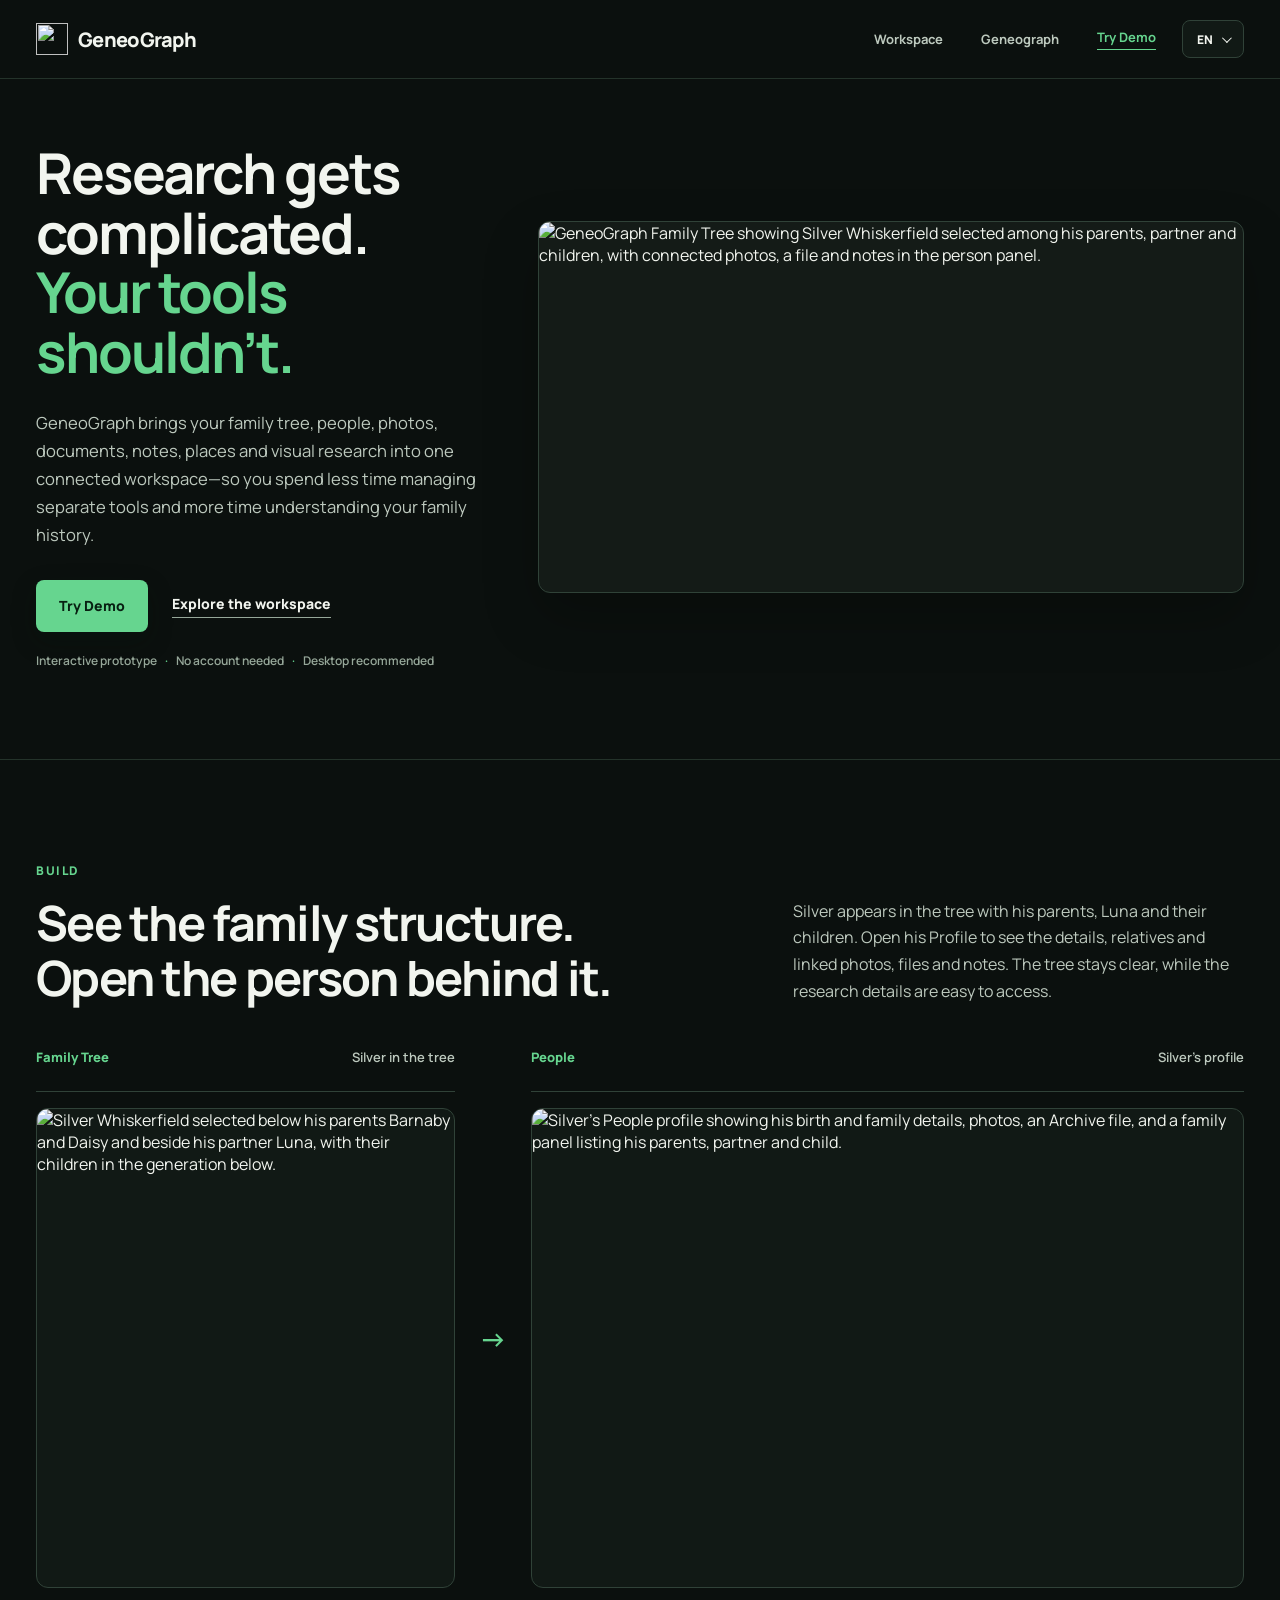
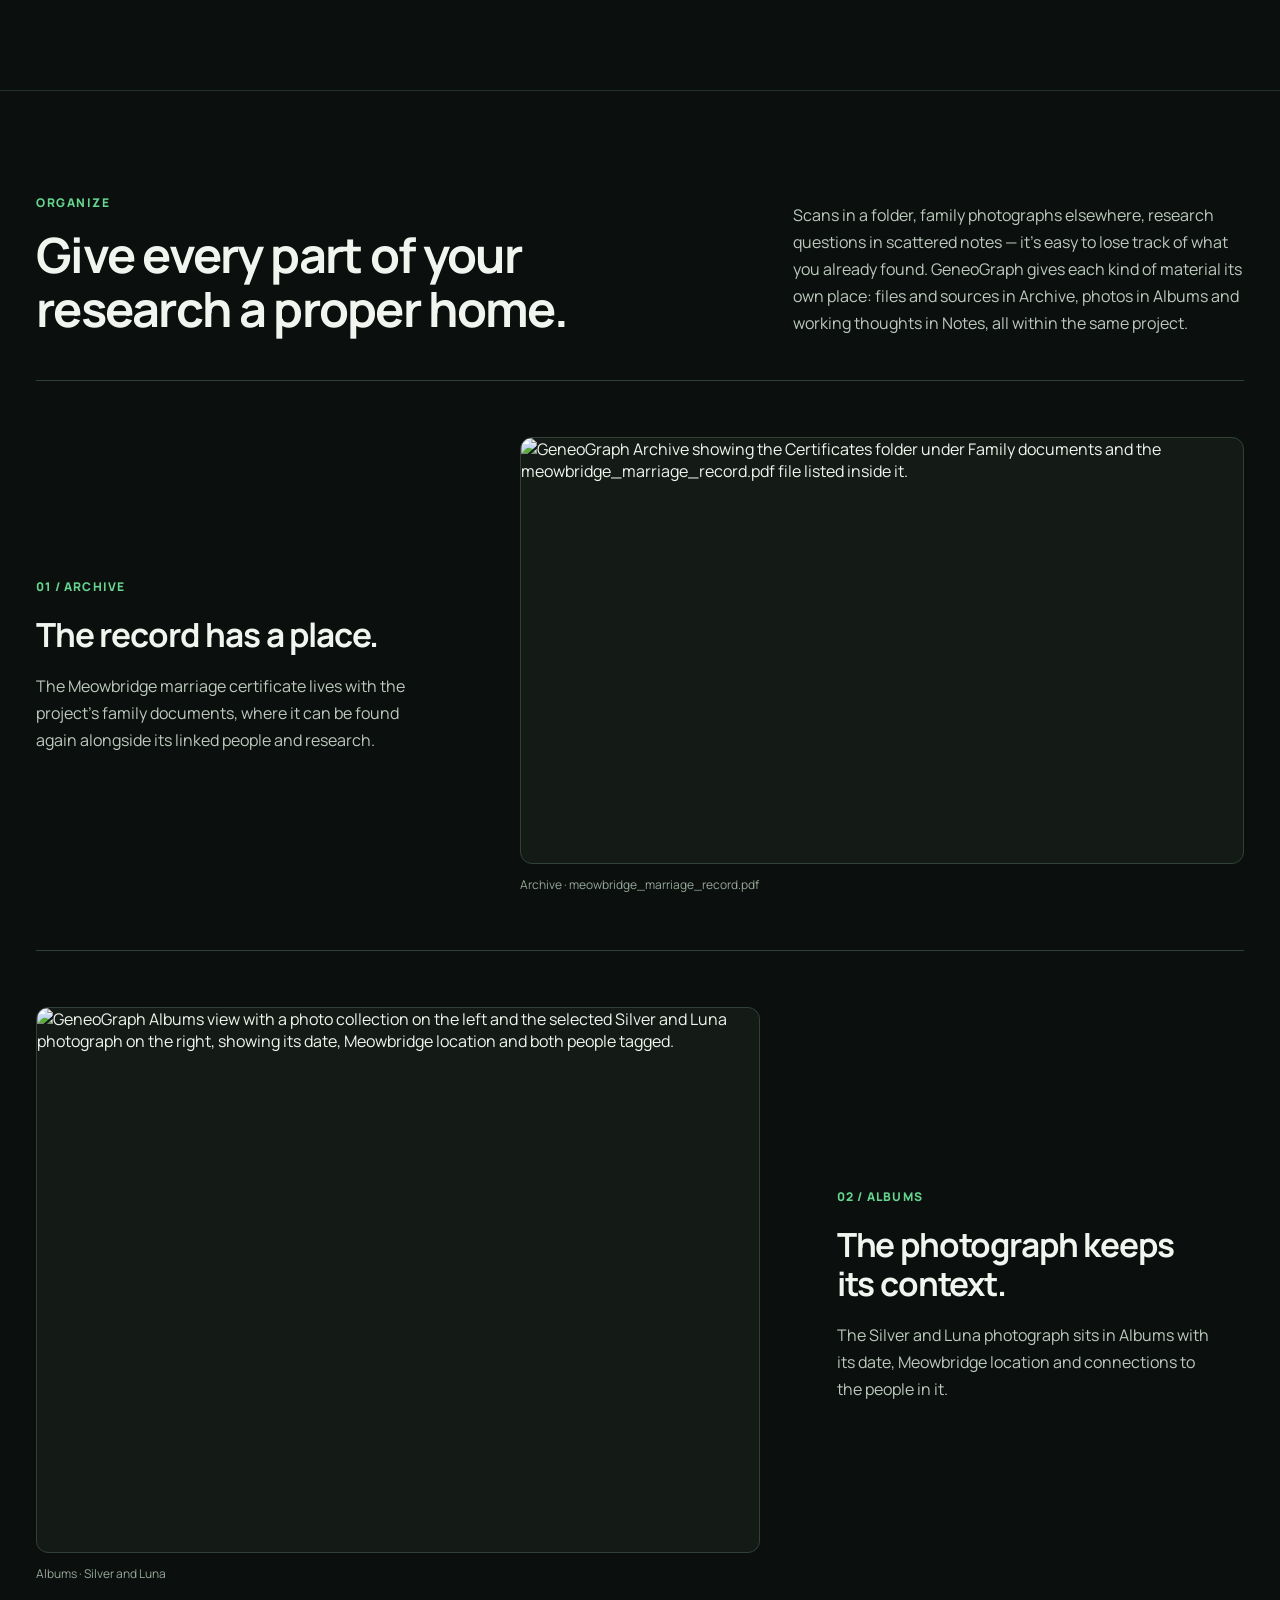
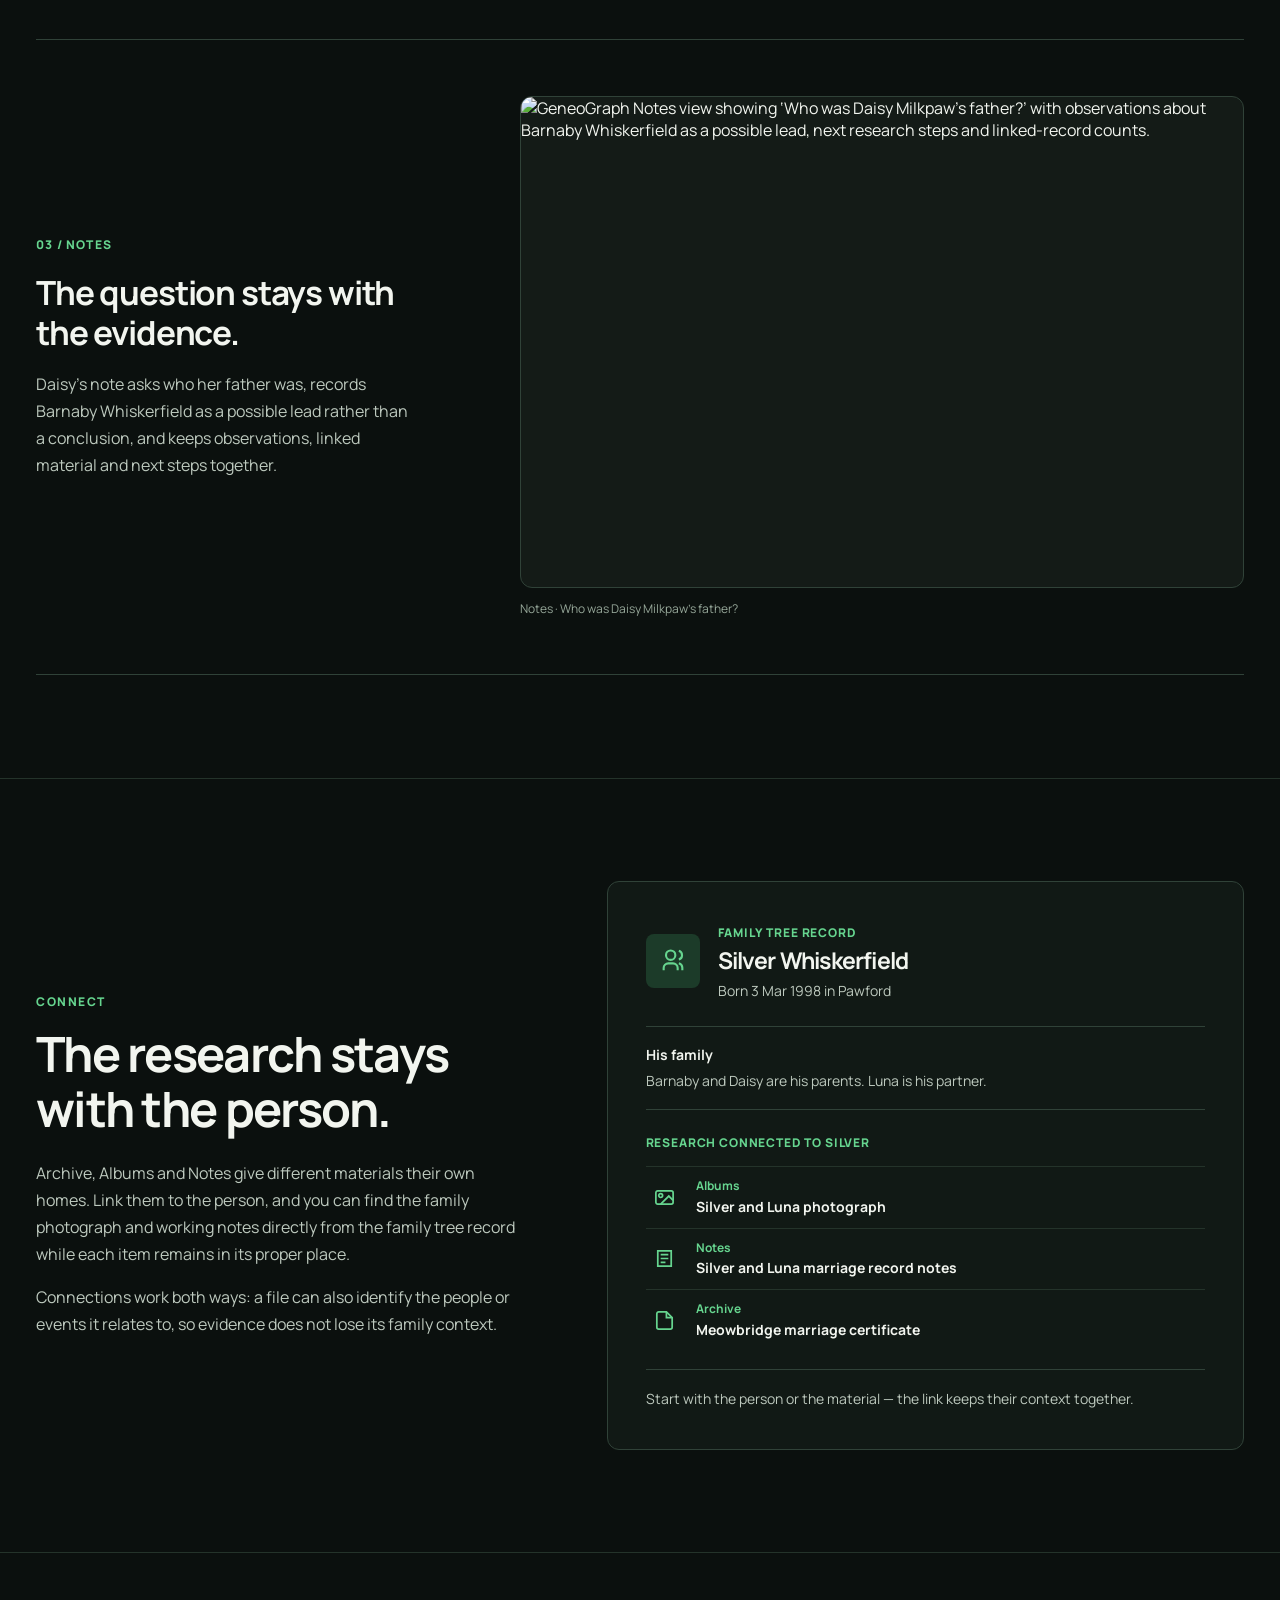
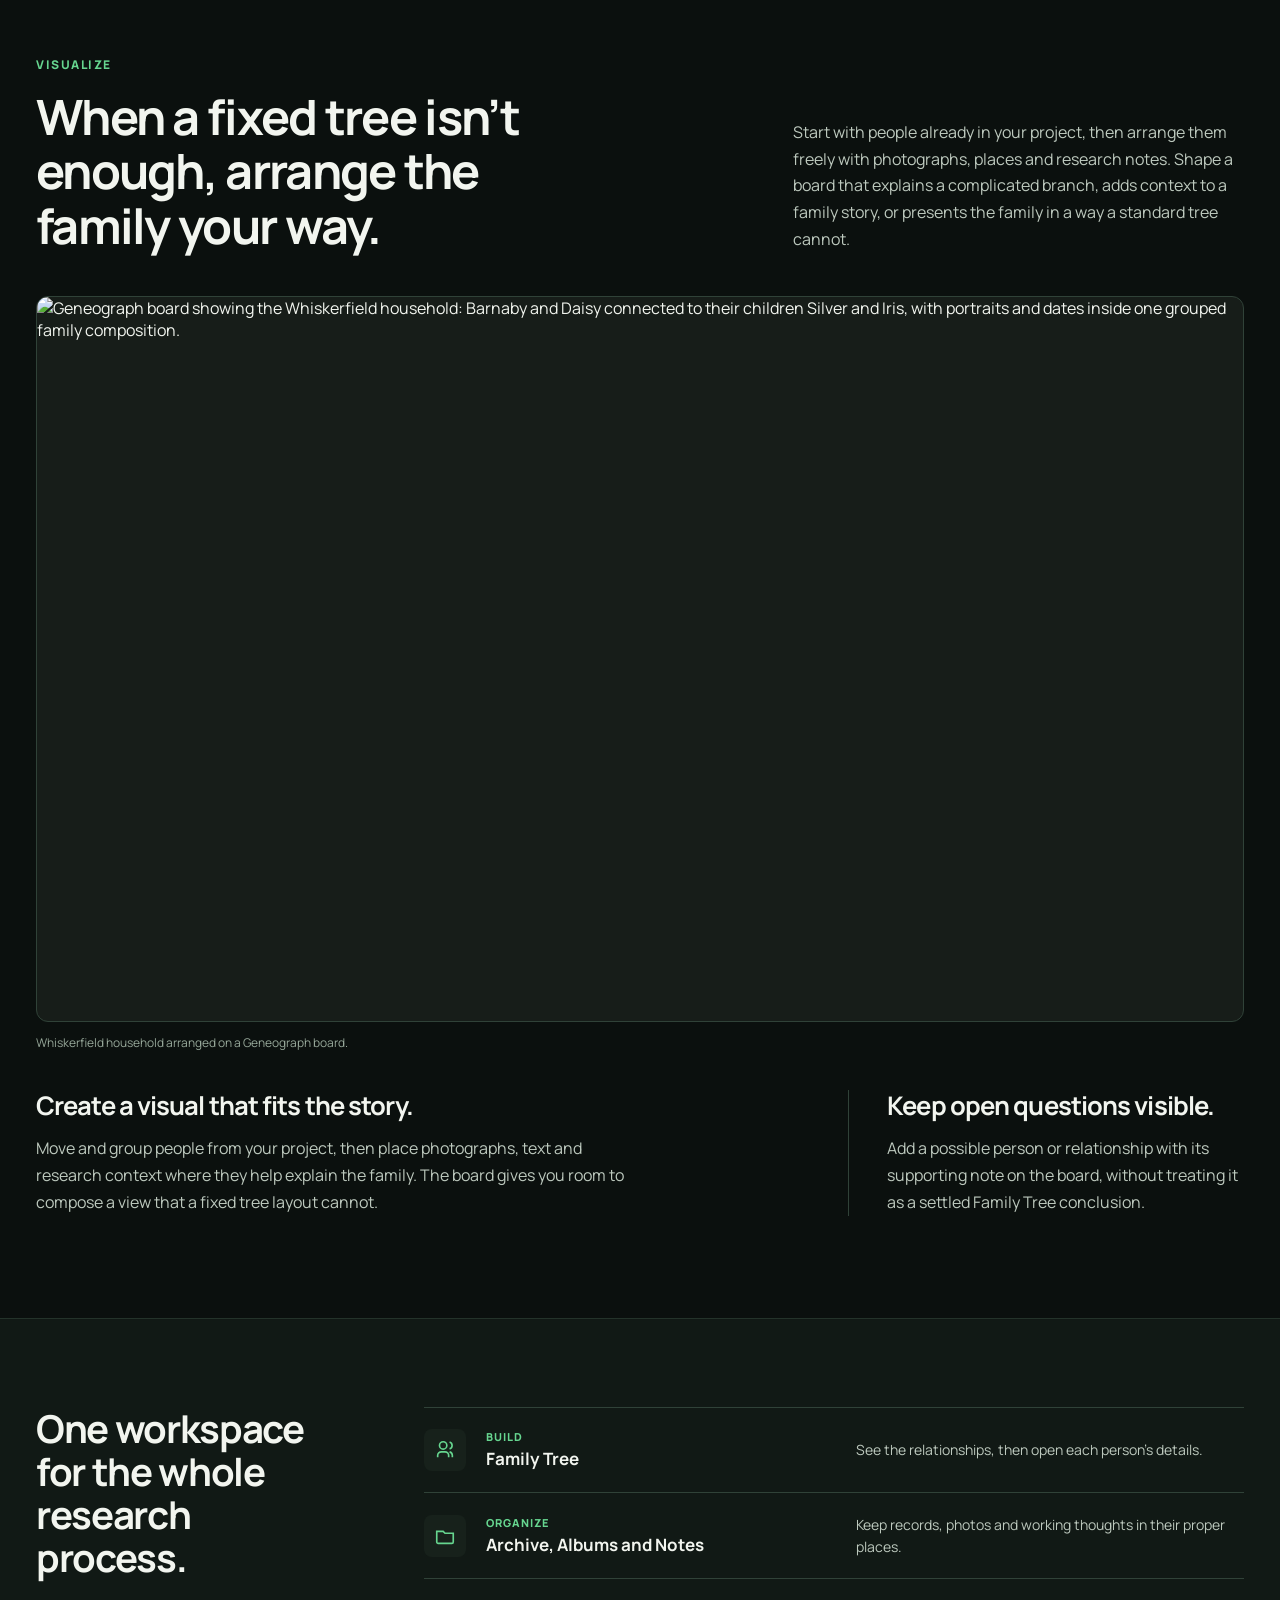
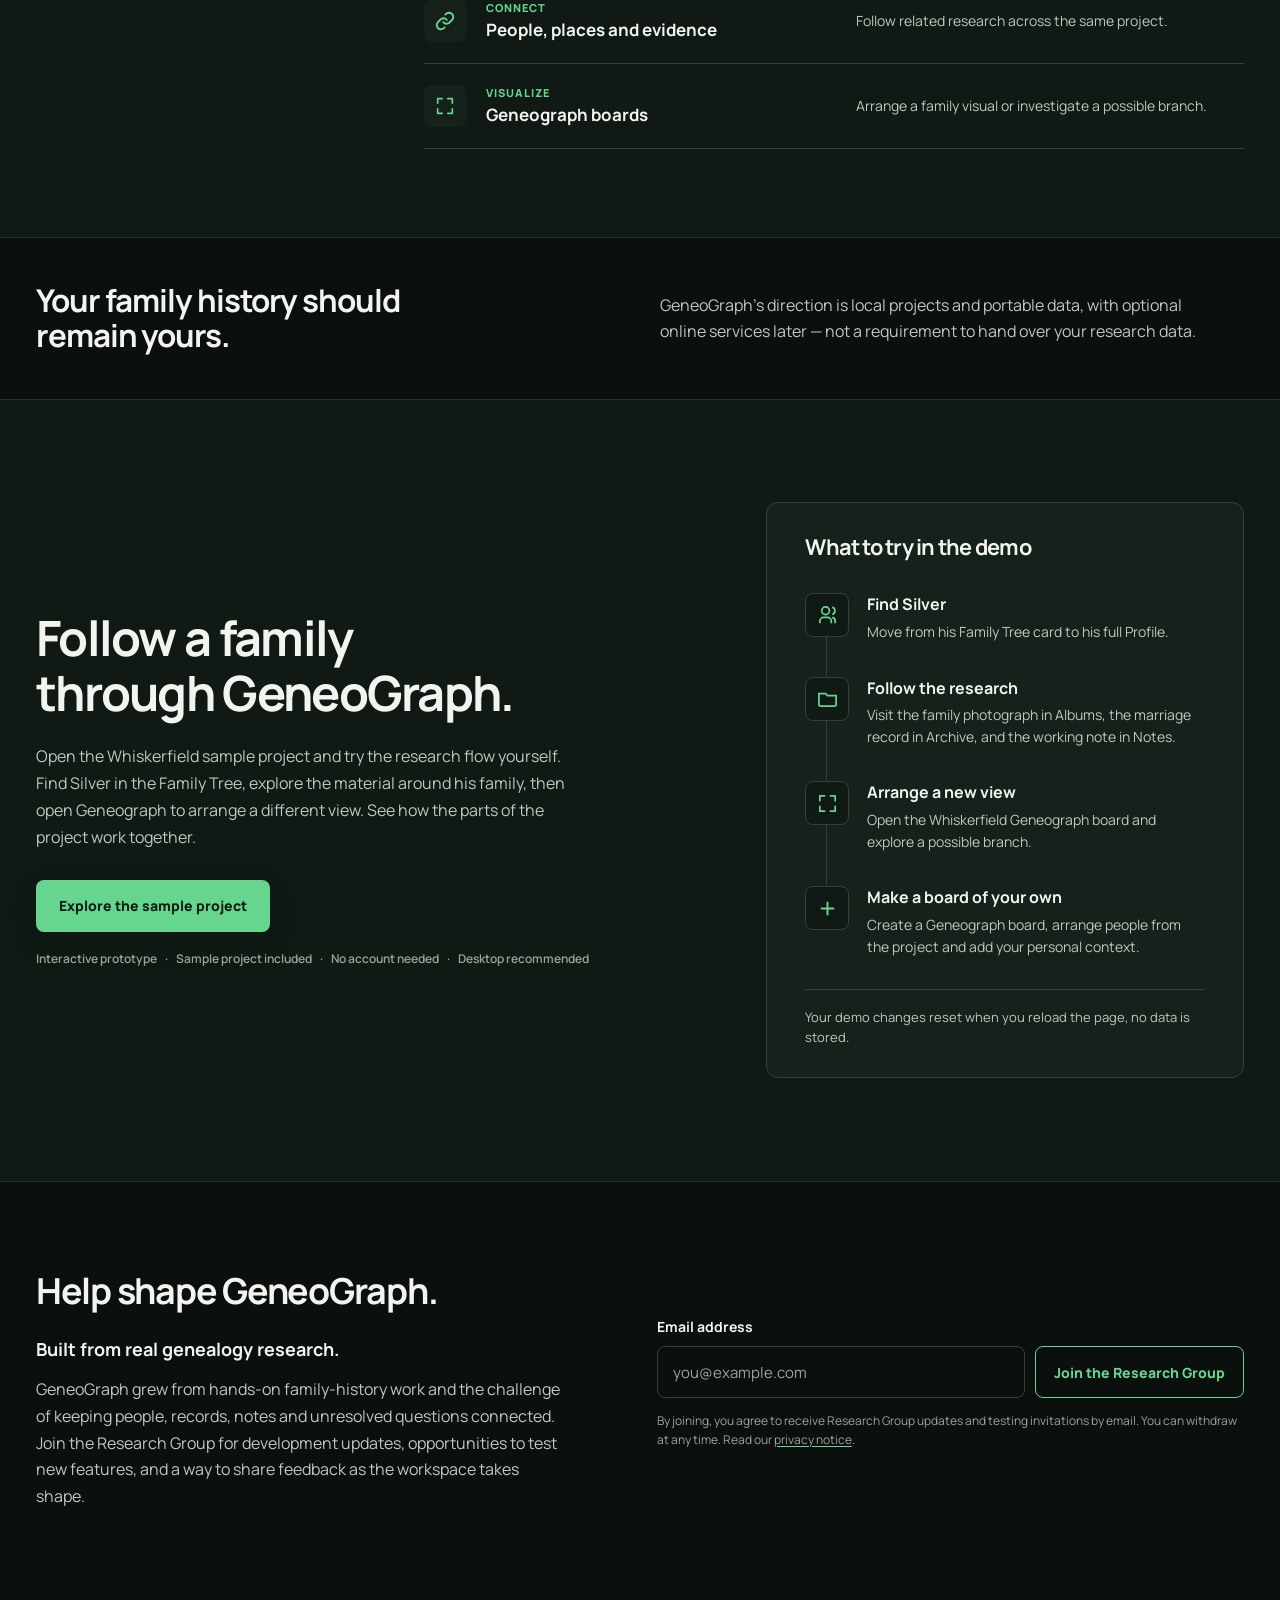
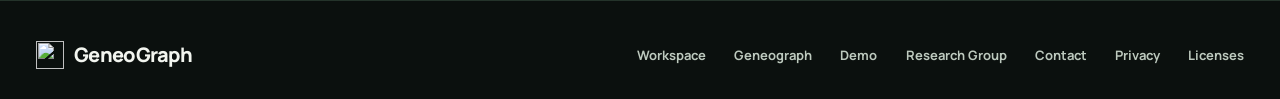
==== commit 2dfa2ef7: "Update landing privacy and license notices" ====
--- a/src/index.html
+++ b/src/index.html
@@ -7,9 +7,6 @@
         <meta name="description" content="GeneoGraph brings your family tree, people, photographs, documents, notes, places and visual research into one connected genealogy workspace.">
         <title>GeneoGraph - One connected genealogy research workspace</title>
         <link rel="icon" href="logo.svg" type="image/svg+xml">
-        <link rel="preconnect" href="https://fonts.googleapis.com">
-        <link rel="preconnect" href="https://fonts.gstatic.com" crossorigin>
-        <link href="https://fonts.googleapis.com/css2?family=Manrope:wght@400;500;600;700;800&display=swap" rel="stylesheet">
         <link rel="stylesheet" href="Main.css">
         <script src="ResearchGroup.js" defer></script>
     </head>
@@ -367,15 +364,17 @@
                     <form class="research-form" id="research-form" action="https://api.web3forms.com/submit" method="POST">
                         <input type="hidden" name="access_key" value="c429eef7-bed6-40d4-8b6d-f4e670dfe566">
                         <input type="hidden" name="subject" value="GeneoGraph Research Group signup">
+                        <input type="hidden" name="research_notice_version" value="2026-11-26">
+                        <input type="hidden" name="research_notice_language" value="en">
                         <div class="research-botcheck" aria-hidden="true"><label for="research-website">Leave this field
                                 empty</label><input id="research-website" type="checkbox" name="botcheck" tabindex="-1"
                                 autocomplete="off"></div>
                         <label for="research-email">Email address</label>
                         <div class="research-form-row"><input id="research-email" name="email" type="email"
                                 autocomplete="email" inputmode="email" placeholder="you@example.com" required><button
-                                class="research-submit" type="submit">Join the Research Group</button></div>
-                        <p class="research-privacy">We’ll use your email for Research Group updates and testing invitations.
-                            Read our <a href="privacy.html">privacy notice</a>.</p>
+                                class="research-submit" type="submit" aria-describedby="research-privacy">Join the Research Group</button></div>
+                        <p class="research-privacy" id="research-privacy">By joining, you agree to receive Research Group updates and testing invitations by email.
+                            You can withdraw at any time. Read our <a href="privacy.html">privacy notice</a>.</p>
                         <p class="research-status" id="research-status" role="status" aria-live="polite"></p>
                         <p class="research-error" id="research-error" role="alert" hidden>We couldn’t send your email.
                             Please try again or <a
@@ -391,7 +390,7 @@
                         height="28"><span>GeneoGraph</span></a>
                 <nav aria-label="Footer navigation"><a href="#workspace">Workspace</a><a href="#geneograph">Geneograph</a><a
                         href="https://geneograph-team.github.io/geneograph-prototype/?lang=en">Demo</a><a href="#research-group">Research
-                        Group</a><a href="contact.html">Contact</a><a href="privacy.html">Privacy</a></nav>
+                        Group</a><a href="contact.html">Contact</a><a href="privacy.html">Privacy</a><a href="licenses.html">Licenses</a></nav>
             </div>
         </footer>
     </body>
--- a/src/Main.css
+++ b/src/Main.css
@@ -0,0 +1,1481 @@
+@font-face {
+    font-family: Manrope;
+    src: url("fonts/Manrope-Variable.ttf") format("truetype");
+    font-style: normal;
+    font-weight: 200 800;
+    font-display: swap
+}
+
+:root {
+    color-scheme: dark;
+    --bg: #0b100e;
+    --surface: #111915;
+    --surface-2: #17211b;
+    --ink: #f2f5ef;
+    --soft: #bdc9be;
+    --muted: #96a799;
+    --green: #66d58f;
+    --line: #304238;
+    --line-faint: #24332a;
+    --max: 1320px
+}
+
+* {
+    box-sizing: border-box
+}
+
+html {
+    scroll-behavior: smooth;
+    scroll-padding-top: 5rem;
+    scrollbar-color: #425a49 var(--bg)
+}
+
+body {
+    margin: 0;
+    background: var(--bg);
+    color: var(--ink);
+    font-family: Manrope, system-ui, sans-serif;
+    -webkit-font-smoothing: antialiased
+}
+
+::selection {
+    background: var(--green);
+    color: var(--bg)
+}
+
+a {
+    color: inherit;
+    text-underline-offset: .2em
+}
+
+a:focus-visible,
+[tabindex="0"]:focus-visible {
+    outline: 3px solid var(--green);
+    outline-offset: 4px;
+    border-radius: 4px
+}
+
+img {
+    display: block;
+    max-width: 100%
+}
+
+h1,
+h2,
+h3,
+p,
+figure {
+    margin: 0
+}
+
+h1,
+h2,
+h3 {
+    letter-spacing: -.035em
+}
+
+h2 {
+    font-size: clamp(2.15rem, 3.8vw, 3.8rem);
+    line-height: 1.12;
+    font-weight: 700;
+    max-width: 18ch
+}
+
+p {
+    line-height: 1.68
+}
+
+.wrap {
+    width: min(calc(100% - 72px), var(--max));
+    margin-inline: auto
+}
+
+.skip-link {
+    position: absolute;
+    z-index: 50;
+    top: -100px;
+    left: 20px;
+    padding: 12px 18px;
+    background: var(--green);
+    color: var(--bg);
+    font-weight: 800
+}
+
+.skip-link:focus {
+    top: 12px
+}
+
+.site-header {
+    border-bottom: 1px solid var(--line-faint)
+}
+
+.header-inner {
+    min-height: 78px;
+    display: flex;
+    align-items: center;
+    justify-content: space-between;
+    gap: 32px
+}
+
+.header-actions {
+    display: flex;
+    align-items: center;
+    justify-content: flex-end;
+    gap: clamp(16px, 2vw, 32px);
+    min-width: 0
+}
+
+.language-nav {
+    position: relative;
+    flex: none;
+    font-size: 12px;
+    font-weight: 800
+}
+
+.language-nav summary {
+    display: flex;
+    align-items: center;
+    justify-content: center;
+    gap: 9px;
+    min-width: 62px;
+    min-height: 38px;
+    padding: 8px 10px;
+    border: 1px solid var(--line);
+    border-radius: 8px;
+    color: var(--ink);
+    background: var(--surface);
+    cursor: pointer;
+    list-style: none
+}
+
+.language-nav summary::-webkit-details-marker {
+    display: none
+}
+
+.language-nav summary::after {
+    content: "";
+    width: 6px;
+    height: 6px;
+    border-right: 1.5px solid currentColor;
+    border-bottom: 1.5px solid currentColor;
+    transform: rotate(45deg) translateY(-2px)
+}
+
+.language-nav details[open] summary::after {
+    transform: rotate(225deg) translate(-2px, -2px)
+}
+
+.language-nav summary:hover,
+.language-nav details[open] summary {
+    border-color: var(--green)
+}
+
+.language-nav summary:focus-visible {
+    outline: 3px solid var(--green);
+    outline-offset: 4px
+}
+
+.language-options {
+    position: absolute;
+    z-index: 20;
+    top: calc(100% + 6px);
+    right: 0;
+    min-width: 150px;
+    padding: 5px;
+    border: 1px solid var(--line);
+    border-radius: 8px;
+    background: var(--surface-2);
+    box-shadow: 0 12px 28px rgba(0, 0, 0, .3)
+}
+
+.language-options a {
+    display: block;
+    padding: 10px 12px;
+    border-radius: 5px;
+    color: var(--soft);
+    text-decoration: none;
+    white-space: nowrap
+}
+
+.language-options a:hover,
+.language-options a[aria-current="page"] {
+    color: var(--ink);
+    background: var(--line)
+}
+
+.brand {
+    display: inline-flex;
+    align-items: center;
+    gap: 10px;
+    text-decoration: none;
+    font-weight: 800;
+    font-size: 20px;
+    letter-spacing: -.035em;
+    white-space: nowrap
+}
+
+.site-nav {
+    display: flex;
+    align-items: center;
+    gap: clamp(19px, 3vw, 42px);
+    font-size: 13px;
+    font-weight: 700
+}
+
+.site-nav a,
+.site-footer nav a {
+    text-decoration: none;
+    color: var(--soft);
+    transition: color .2s ease
+}
+
+.site-nav a:hover,
+.site-footer nav a:hover {
+    color: var(--ink)
+}
+
+.site-nav .nav-demo {
+    color: var(--green);
+    border-bottom: 1px solid currentColor;
+    padding-bottom: 3px
+}
+
+.button {
+    display: inline-flex;
+    align-items: center;
+    justify-content: center;
+    min-height: 52px;
+    padding: 13px 23px;
+    border-radius: 8px;
+    color: #082012;
+    background: var(--green);
+    text-decoration: none;
+    font-size: 14px;
+    font-weight: 800;
+    box-shadow: 0 9px 25px rgba(4, 23, 12, .28);
+    transition: background .2s ease, transform .2s ease
+}
+
+.button:hover {
+    background: #85e5a4;
+    transform: translateY(-2px)
+}
+
+.text-link {
+    color: var(--ink);
+    text-decoration: none;
+    border-bottom: 1px solid var(--muted);
+    padding-bottom: 4px;
+    font-size: 14px;
+    font-weight: 800;
+    transition: color .2s ease, border-color .2s ease
+}
+
+.text-link:hover {
+    color: var(--green);
+    border-color: var(--green)
+}
+
+.meta {
+    color: var(--muted);
+    font-size: 12px;
+    font-weight: 600
+}
+
+.meta span {
+    padding: 0 6px;
+    color: var(--green)
+}
+
+.hero {
+    padding: clamp(52px, 5vw, 76px) 0 88px
+}
+
+.hero-layout {
+    display: grid;
+    grid-template-columns: minmax(0, .78fr) minmax(0, 1.22fr);
+    gap: clamp(32px, 4vw, 58px);
+    align-items: center
+}
+
+.hero-copy {
+    min-width: 0
+}
+
+.hero-copy h1 {
+    font-size: clamp(3rem, 4.4vw, 4.15rem);
+    line-height: 1.06;
+    font-weight: 700
+}
+
+.hero-copy h1 span {
+    color: var(--green)
+}
+
+.hero-copy>p:not(.meta) {
+    max-width: 72ch;
+    margin-top: 27px;
+    color: var(--soft);
+    font-size: clamp(16px, 1.3vw, 18px)
+}
+
+.hero-actions {
+    display: flex;
+    align-items: center;
+    flex-wrap: wrap;
+    gap: 24px;
+    margin-top: 31px
+}
+
+.hero-copy .meta {
+    margin-top: 19px
+}
+
+.product-figure {
+    min-width: 0
+}
+
+.hero-figure {
+    margin: 0
+}
+
+.hero-figure .image-scroll {
+    box-shadow: 0 24px 56px rgba(0, 0, 0, .23)
+}
+
+.image-scroll {
+    min-width: 0;
+    overflow-x: auto;
+    overflow-y: hidden;
+    border: 1px solid var(--line);
+    border-radius: 12px;
+    background: #141b17;
+    scrollbar-color: #5b8064 #17211b;
+    scrollbar-width: thin
+}
+
+.image-scroll img {
+    width: 100%;
+    height: auto;
+    max-width: none
+}
+
+.product-figure figcaption {
+    padding-top: 11px;
+    color: var(--muted);
+    font-size: 12px;
+    line-height: 1.6
+}
+
+.mobile-scroll-note {
+    display: none
+}
+
+.section {
+    padding: clamp(76px, 8vw, 118px) 0;
+    border-top: 1px solid var(--line-faint)
+}
+
+.section-lead {
+    display: grid;
+    grid-template-columns: minmax(0, 1fr) minmax(300px, .65fr);
+    gap: clamp(32px, 5vw, 88px);
+    align-items: end;
+    margin-bottom: 43px
+}
+
+.section-lead>p {
+    color: var(--soft);
+    font-size: 16px;
+    max-width: 55ch
+}
+
+.section-word {
+    display: block;
+    margin-bottom: 17px;
+    color: var(--green);
+    font-size: 12px;
+    font-weight: 800;
+    letter-spacing: .13em;
+    text-transform: uppercase
+}
+
+.build-progression {
+    display: grid;
+    grid-template-columns: minmax(0, .74fr) 32px minmax(0, 1.26fr);
+    gap: 22px;
+    align-items: center
+}
+
+.build-view {
+    min-width: 0
+}
+
+.build-view figcaption {
+    display: flex;
+    align-items: baseline;
+    justify-content: space-between;
+    gap: 16px;
+    min-height: 44px;
+    padding-bottom: 13px;
+    border-bottom: 1px solid var(--line);
+    font-size: 13px
+}
+
+.build-view figcaption span {
+    color: var(--green);
+    font-weight: 800
+}
+
+.build-view figcaption strong {
+    color: var(--soft);
+    font-weight: 600
+}
+
+.build-crop {
+    height: 480px;
+    margin-top: 16px;
+    overflow: hidden;
+    border: 1px solid var(--line);
+    border-radius: 12px;
+    background: var(--surface)
+}
+
+.build-crop img {
+    display: block;
+    width: 100%;
+    height: 100%;
+    max-width: none;
+    object-fit: cover
+}
+
+.build-view--tree .build-crop img {
+    object-position: 30% center
+}
+
+.build-view--profile .build-crop img {
+    object-position: left top
+}
+
+.build-transition {
+    color: var(--green);
+    font-size: 28px;
+    font-weight: 600;
+    text-align: center;
+    transform: translateY(20px)
+}
+
+.module-series {
+    border-top: 1px solid var(--line)
+}
+
+.module-row {
+    display: grid;
+    grid-template-columns: minmax(240px, .45fr) minmax(0, .8fr);
+    gap: clamp(32px, 6vw, 96px);
+    align-items: center;
+    padding: 56px 0;
+    border-bottom: 1px solid var(--line)
+}
+
+.module-row--reverse {
+    grid-template-columns: minmax(0, .8fr) minmax(240px, .45fr)
+}
+
+.module-row--reverse .module-copy {
+    grid-column: 2;
+    grid-row: 1
+}
+
+.module-row--reverse .module-figure {
+    grid-column: 1;
+    grid-row: 1
+}
+
+.module-copy {
+    max-width: 38ch
+}
+
+.module-number {
+    display: block;
+    margin-bottom: 20px;
+    color: var(--green);
+    font-size: 12px;
+    font-weight: 800;
+    letter-spacing: .1em;
+    text-transform: uppercase
+}
+
+.module-copy h3 {
+    font-size: clamp(1.7rem, 2.6vw, 2.55rem);
+    line-height: 1.18
+}
+
+.module-copy p {
+    margin-top: 19px;
+    color: var(--soft)
+}
+
+.module-figure--portrait {
+    max-width: 560px
+}
+
+.module-figure--portrait .image-scroll img {
+    max-height: 700px;
+    width: auto;
+    margin-inline: auto
+}
+
+.module-figure--albums .image-scroll img {
+    width: 100%
+}
+
+.record-name {
+    overflow-wrap: anywhere
+}
+
+.connect-layout {
+    display: grid;
+    grid-template-columns: minmax(0, .86fr) minmax(0, 1.14fr);
+    gap: clamp(42px, 7vw, 112px);
+    align-items: center
+}
+
+.connect-copy h2 {
+    max-width: 14ch
+}
+
+.connect-copy>p {
+    max-width: 50ch;
+    margin-top: 24px;
+    color: var(--soft)
+}
+
+.connect-copy>p+p {
+    margin-top: 16px
+}
+
+.person-context {
+    min-width: 0;
+    padding: clamp(24px, 3vw, 38px);
+    background: var(--surface);
+    border: 1px solid var(--line);
+    border-radius: 12px
+}
+
+.person-context-head {
+    display: flex;
+    align-items: center;
+    gap: 18px
+}
+
+.connection-icon {
+    display: grid;
+    place-items: center;
+    width: 38px;
+    height: 38px;
+    flex: 0 0 38px;
+    color: var(--green)
+}
+
+.connection-icon svg {
+    display: block;
+    width: 23px;
+    height: 23px
+}
+
+.person-context-icon {
+    width: 54px;
+    height: 54px;
+    flex-basis: 54px;
+    background: #1c3b29;
+    border-radius: 8px
+}
+
+.person-context-icon svg {
+    width: 28px;
+    height: 28px
+}
+
+.connection-home,
+.connection-label {
+    color: var(--green);
+    font-size: 12px;
+    font-weight: 800;
+    letter-spacing: .07em;
+    text-transform: uppercase
+}
+
+.person-context-head h3 {
+    margin-top: 4px;
+    font-size: clamp(1.25rem, 1.8vw, 1.65rem);
+    line-height: 1.25
+}
+
+.person-context-head p {
+    margin-top: 4px;
+    color: var(--soft);
+    font-size: 14px
+}
+
+.person-context-family {
+    margin-top: 24px;
+    padding: 16px 0;
+    border-top: 1px solid var(--line);
+    border-bottom: 1px solid var(--line)
+}
+
+.person-context-family strong {
+    font-size: 14px
+}
+
+.person-context-family p {
+    margin-top: 4px;
+    color: var(--soft);
+    font-size: 14px
+}
+
+.person-context-research {
+    padding-top: 23px
+}
+
+.connection-list {
+    display: grid;
+    grid-template-columns: 1fr;
+    margin: 13px 0 0;
+    padding: 0;
+    list-style: none
+}
+
+.connection-list li {
+    display: flex;
+    align-items: center;
+    gap: 12px;
+    min-width: 0;
+    padding: 11px 0;
+    border-top: 1px solid var(--line-faint)
+}
+
+.connection-list strong,
+.connection-list small {
+    display: block;
+    line-height: 1.4
+}
+
+.connection-list strong {
+    font-size: 14px;
+    font-weight: 700
+}
+
+.connection-list small {
+    margin-bottom: 2px;
+    color: var(--green);
+    font-size: 12px;
+    font-weight: 700
+}
+
+.person-context-foot {
+    margin-top: 19px;
+    padding-top: 17px;
+    border-top: 1px solid var(--line);
+    color: var(--soft);
+    font-size: 14px
+}
+
+.board-figure .image-scroll {
+    background: #171d19
+}
+
+.visualize-roles {
+    display: grid;
+    grid-template-columns: minmax(0, 1.55fr) minmax(0, .85fr);
+    gap: clamp(36px, 7vw, 100px);
+    margin-top: 38px
+}
+
+.visualize-roles>div:last-child {
+    padding-left: clamp(24px, 3vw, 42px);
+    border-left: 1px solid var(--line)
+}
+
+.visualize-roles h3 {
+    font-size: clamp(1.35rem, 2vw, 1.85rem);
+    line-height: 1.25
+}
+
+.visualize-roles p {
+    margin-top: 13px;
+    color: var(--soft);
+    max-width: 60ch
+}
+
+.summary-section {
+    padding-top: 88px;
+    padding-bottom: 88px;
+    background: var(--surface)
+}
+
+.summary-layout {
+    display: grid;
+    grid-template-columns: minmax(260px, .55fr) minmax(0, 1.45fr);
+    gap: clamp(40px, 6vw, 96px);
+    align-items: start
+}
+
+.summary-section h2 {
+    max-width: 13ch;
+    font-size: clamp(2rem, 3vw, 3.1rem)
+}
+
+.outcome-list {
+    margin: 0;
+    padding: 0;
+    border-top: 1px solid var(--line);
+    list-style: none
+}
+
+.outcome-list li {
+    display: grid;
+    grid-template-columns: 42px minmax(180px, .9fr) minmax(0, 1fr);
+    gap: 20px;
+    align-items: center;
+    padding: 21px 0;
+    border-bottom: 1px solid var(--line)
+}
+
+.outcome-icon {
+    display: grid;
+    place-items: center;
+    width: 42px;
+    height: 42px;
+    border-radius: 8px;
+    background: var(--surface-2);
+    color: var(--green)
+}
+
+.outcome-icon svg {
+    display: block;
+    width: 22px;
+    height: 22px
+}
+
+.outcome-name span,
+.outcome-name strong {
+    display: block
+}
+
+.outcome-name span {
+    color: var(--green);
+    font-size: 11px;
+    font-weight: 800;
+    letter-spacing: .09em;
+    text-transform: uppercase
+}
+
+.outcome-name strong {
+    margin-top: 4px;
+    font-size: 17px;
+    line-height: 1.35
+}
+
+.outcome-list p {
+    color: var(--soft);
+    font-size: 14px;
+    line-height: 1.55
+}
+
+.ownership {
+    padding: 45px 0;
+    border-top: 1px solid var(--line-faint)
+}
+
+.ownership-inner {
+    display: grid;
+    grid-template-columns: 1fr 1fr;
+    gap: 40px;
+    align-items: center
+}
+
+.ownership h2 {
+    font-size: clamp(1.65rem, 2.45vw, 2.55rem);
+    max-width: 22ch
+}
+
+.ownership p {
+    color: var(--soft);
+    max-width: 54ch
+}
+
+.demo-section {
+    background: var(--surface)
+}
+
+.demo-layout {
+    display: grid;
+    grid-template-columns: minmax(0, 1.05fr) minmax(0, .8fr);
+    gap: clamp(44px, 8vw, 130px);
+    align-items: center
+}
+
+.demo-invitation h2 {
+    max-width: 15ch
+}
+
+.demo-invitation>p:not(.meta) {
+    max-width: 55ch;
+    margin: 23px 0 29px;
+    color: var(--soft)
+}
+
+.demo-invitation .meta {
+    margin-top: 17px
+}
+
+.demo-guide {
+    min-width: 0;
+    padding: 30px clamp(24px, 3vw, 42px);
+    border: 1px solid var(--line);
+    border-radius: 12px;
+    background: var(--surface-2)
+}
+
+.demo-guide h3 {
+    font-size: clamp(1.2rem, 1.7vw, 1.5rem);
+    line-height: 1.3;
+    margin-bottom: 15px
+}
+
+.demo-journey {
+    margin: 0;
+    padding: 0;
+    list-style: none
+}
+
+.demo-journey li {
+    position: relative;
+    display: grid;
+    grid-template-columns: 44px minmax(0, 1fr);
+    gap: 18px;
+    padding: 17px 0
+}
+
+.demo-journey li:not(:last-child)::after {
+    content: "";
+    position: absolute;
+    top: 61px;
+    bottom: -17px;
+    left: 21px;
+    width: 1px;
+    background: var(--line)
+}
+
+.demo-step-icon {
+    display: grid;
+    place-items: center;
+    width: 44px;
+    height: 44px;
+    border: 1px solid var(--line);
+    border-radius: 8px;
+    background: var(--surface);
+    color: var(--green)
+}
+
+.demo-step-icon svg {
+    display: block;
+    width: 23px;
+    height: 23px
+}
+
+.demo-journey h4 {
+    margin: 1px 0 5px;
+    font-size: 16px;
+    line-height: 1.35
+}
+
+.demo-journey p {
+    max-width: 46ch;
+    color: var(--soft);
+    font-size: 14px;
+    line-height: 1.55
+}
+
+.demo-reset-note {
+    margin-top: 15px;
+    padding-top: 18px;
+    border-top: 1px solid var(--line);
+    color: var(--soft);
+    font-size: 13px;
+    line-height: 1.5
+}
+
+.research-group {
+    padding-block: clamp(72px, 7vw, 100px)
+}
+
+.research-layout {
+    display: grid;
+    grid-template-columns: minmax(0, .95fr) minmax(0, 1.05fr);
+    gap: clamp(36px, 7vw, 108px);
+    align-items: center
+}
+
+.research-copy h2 {
+    font-size: clamp(1.8rem, 2.8vw, 2.7rem)
+}
+
+.research-origin {
+    margin-top: 22px;
+    color: var(--ink);
+    font-size: 18px;
+    font-weight: 700
+}
+
+.research-copy>p:last-child {
+    max-width: 60ch;
+    margin-top: 12px;
+    color: var(--soft)
+}
+
+.research-form {
+    min-width: 0;
+    max-width: 640px
+}
+
+.research-form>label {
+    display: block;
+    margin-bottom: 10px;
+    font-size: 14px;
+    font-weight: 700
+}
+
+.research-form-row {
+    display: grid;
+    grid-template-columns: minmax(0, 1fr) auto;
+    gap: 10px
+}
+
+.research-form-row input {
+    width: 100%;
+    min-width: 0;
+    min-height: 52px;
+    padding: 12px 15px;
+    border: 1px solid var(--line);
+    border-radius: 8px;
+    background: var(--bg);
+    color: var(--ink);
+    font: inherit;
+    font-size: 15px
+}
+
+.research-form-row input::placeholder {
+    color: var(--muted)
+}
+
+.research-form-row input:focus-visible {
+    outline: 3px solid var(--green);
+    outline-offset: 3px
+}
+
+.research-submit {
+    min-height: 52px;
+    padding: 12px 18px;
+    border: 1px solid var(--green);
+    border-radius: 8px;
+    background: transparent;
+    color: var(--green);
+    font: inherit;
+    font-size: 14px;
+    font-weight: 800;
+    cursor: pointer;
+    white-space: nowrap;
+    transition: background .2s ease, color .2s ease
+}
+
+.research-submit:hover {
+    background: var(--green);
+    color: var(--bg)
+}
+
+.research-submit:focus-visible {
+    outline: 3px solid var(--green);
+    outline-offset: 4px
+}
+
+.research-submit:disabled {
+    opacity: .65;
+    cursor: wait
+}
+
+.research-botcheck {
+    display: none
+}
+
+.research-form .research-privacy {
+    margin-top: 14px;
+    color: var(--muted);
+    font-size: 12px;
+    line-height: 1.55
+}
+
+.research-privacy a,
+.research-error a {
+    text-decoration-color: var(--green)
+}
+
+.research-form .research-status,
+.research-form .research-error {
+    margin-top: 15px;
+    font-size: 14px;
+    line-height: 1.5
+}
+
+.research-status {
+    color: var(--green)
+}
+
+.research-error {
+    color: var(--ink)
+}
+
+.site-footer {
+    padding: 40px 0 30px;
+    border-top: 1px solid var(--line-faint)
+}
+
+.footer-inner {
+    display: flex;
+    align-items: center;
+    justify-content: space-between;
+    gap: 32px
+}
+
+.site-footer nav {
+    display: flex;
+    flex-wrap: wrap;
+    justify-content: flex-end;
+    gap: 12px clamp(18px, 2.2vw, 32px);
+    font-size: 13px;
+    font-weight: 700
+}
+
+.site-footer nav a[aria-current="page"] {
+    color: var(--ink)
+}
+
+.privacy-main {
+    padding: clamp(64px, 7vw, 106px) 0 clamp(82px, 9vw, 130px)
+}
+
+.privacy-wrap {
+    max-width: 820px
+}
+
+.privacy-main h1 {
+    font-size: clamp(2.6rem, 5vw, 4.4rem);
+    line-height: 1.08;
+    letter-spacing: -.035em
+}
+
+.privacy-intro {
+    max-width: 65ch;
+    margin-top: 20px;
+    color: var(--soft);
+    font-size: 18px
+}
+
+.privacy-date {
+    margin-top: 14px;
+    color: var(--muted);
+    font-size: 12px
+}
+
+.privacy-copy {
+    margin-top: 46px;
+    border-top: 1px solid var(--line)
+}
+
+.privacy-copy section {
+    padding: 28px 0;
+    border-bottom: 1px solid var(--line)
+}
+
+.privacy-copy h2 {
+    max-width: none;
+    font-size: clamp(1.3rem, 2vw, 1.7rem);
+    line-height: 1.25
+}
+
+.privacy-copy p {
+    max-width: 72ch;
+    margin-top: 12px;
+    color: var(--soft)
+}
+
+.privacy-copy a {
+    color: var(--green)
+}
+
+.contact-main {
+    padding: clamp(64px, 7vw, 106px) 0 clamp(82px, 9vw, 130px)
+}
+
+.contact-wrap {
+    max-width: 760px
+}
+
+.contact-main h1 {
+    font-size: clamp(2.6rem, 5vw, 4.4rem);
+    line-height: 1.08
+}
+
+.contact-intro {
+    max-width: 60ch;
+    margin-top: 20px;
+    color: var(--soft);
+    font-size: 18px
+}
+
+.contact-form {
+    margin-top: 42px
+}
+
+.contact-field {
+    margin-bottom: 23px
+}
+
+.contact-field label {
+    display: block;
+    margin-bottom: 10px;
+    font-size: 14px;
+    font-weight: 700
+}
+
+.contact-field input,
+.contact-field textarea {
+    display: block;
+    width: 100%;
+    min-width: 0;
+    padding: 13px 15px;
+    border: 1px solid var(--line);
+    border-radius: 8px;
+    background: var(--surface);
+    color: var(--ink);
+    font: inherit;
+    font-size: 16px;
+    line-height: 1.5
+}
+
+.contact-field input {
+    min-height: 52px
+}
+
+.contact-field textarea {
+    min-height: 160px;
+    resize: vertical
+}
+
+.contact-field input:focus-visible,
+.contact-field textarea:focus-visible {
+    outline: 3px solid var(--green);
+    outline-offset: 3px
+}
+
+.contact-submit {
+    border: 0;
+    cursor: pointer
+}
+
+.contact-submit:disabled {
+    opacity: .65;
+    cursor: wait;
+    transform: none
+}
+
+.contact-privacy {
+    margin-top: 16px;
+    color: var(--muted);
+    font-size: 13px
+}
+
+.contact-privacy a {
+    text-decoration-color: var(--green)
+}
+
+.contact-form .research-status,
+.contact-form .research-error {
+    margin-top: 16px;
+    font-size: 14px;
+    line-height: 1.5
+}
+
+@media(max-width:1180px) {
+    .hero-layout {
+        grid-template-columns: 1fr;
+        gap: 32px
+    }
+
+    .hero-copy {
+        max-width: 900px
+    }
+
+    .hero-copy h1 {
+        font-size: clamp(3rem, 5.8vw, 4.2rem)
+    }
+}
+
+@media(max-width:900px) {
+    .summary-layout {
+        grid-template-columns: 1fr;
+        gap: 30px
+    }
+
+    .summary-section h2 {
+        max-width: 22ch
+    }
+
+    .build-progression {
+        grid-template-columns: 1fr;
+        gap: 12px
+    }
+
+    .build-view--tree {
+        width: min(100%, 520px)
+    }
+
+    .build-view--tree .build-crop {
+        height: auto;
+        aspect-ratio: 1
+    }
+
+    .build-transition {
+        transform: rotate(90deg);
+        font-size: 24px;
+        line-height: 1;
+        justify-self: center
+    }
+
+    .section-lead {
+        grid-template-columns: 1fr;
+        gap: 20px
+    }
+
+    .module-row,
+    .module-row--reverse {
+        grid-template-columns: 1fr;
+        gap: 28px
+    }
+
+    .module-row--reverse .module-copy,
+    .module-row--reverse .module-figure {
+        grid-column: auto;
+        grid-row: auto
+    }
+
+    .module-copy {
+        max-width: 60ch
+    }
+
+    .module-figure--portrait {
+        max-width: 680px
+    }
+
+    .connect-layout {
+        grid-template-columns: 1fr
+    }
+
+    .demo-layout {
+        grid-template-columns: 1fr
+    }
+
+    .demo-guide {
+        max-width: 700px
+    }
+
+    .research-layout {
+        grid-template-columns: 1fr;
+        gap: 32px
+    }
+}
+
+@media(max-width:700px) {
+    .build-view--profile .build-crop {
+        height: auto;
+        overflow-x: auto;
+        scrollbar-color: #5b8064 #17211b;
+        scrollbar-width: thin
+    }
+
+    .build-view--profile .build-crop img {
+        width: 700px;
+        height: auto;
+        object-fit: unset
+    }
+
+    .wrap {
+        width: min(calc(100% - 36px), var(--max))
+    }
+
+    .header-inner {
+        min-height: 66px
+    }
+
+    .site-nav {
+        gap: 17px
+    }
+
+    .site-nav a:not(.nav-demo) {
+        display: none
+    }
+
+    .header-actions {
+        gap: 12px
+    }
+
+    .hero {
+        padding: 36px 0 73px
+    }
+
+    .hero-copy h1 {
+        font-size: clamp(2.5rem, 9.1vw, 4rem)
+    }
+
+    .hero-copy>p:not(.meta) {
+        margin-top: 20px
+    }
+
+    .hero-actions {
+        margin-top: 24px
+    }
+
+    .hero-copy .meta {
+        margin-top: 14px
+    }
+
+    .hero-layout {
+        gap: 20px
+    }
+
+    .hero-figure .image-scroll img {
+        width: 800px;
+        min-width: 800px
+    }
+
+    .section {
+        padding: 75px 0
+    }
+
+    .image-scroll img {
+        width: auto;
+        min-width: 800px;
+        height: auto
+    }
+
+    .module-figure .image-scroll img {
+        min-width: 600px
+    }
+
+    .module-figure--albums .image-scroll img {
+        min-width: 750px
+    }
+
+    .module-figure--portrait .image-scroll img {
+        min-width: 0;
+        width: auto;
+        max-height: 600px
+    }
+
+    .mobile-scroll-note {
+        display: inline
+    }
+
+    .module-row {
+        padding: 42px 0
+    }
+
+    .visualize-roles,
+    .ownership-inner {
+        grid-template-columns: 1fr
+    }
+
+    .visualize-roles {
+        gap: 25px
+    }
+
+    .visualize-roles>div:last-child {
+        padding: 25px 0 0;
+        border-left: 0;
+        border-top: 1px solid var(--line)
+    }
+
+    .outcome-list li {
+        grid-template-columns: 42px 1fr;
+        gap: 4px 16px
+    }
+
+    .outcome-list p {
+        grid-column: 2
+    }
+
+    .footer-inner {
+        flex-direction: column;
+        align-items: flex-start
+    }
+
+    .site-footer nav {
+        justify-content: flex-start
+    }
+}
+
+@media(max-width:420px) {
+    .header-inner {
+        flex-wrap: wrap;
+        padding-block: 12px;
+        gap: 8px
+    }
+
+    .header-actions {
+        width: 100%;
+        justify-content: space-between
+    }
+
+    .hero-actions {
+        align-items: flex-start;
+        gap: 19px
+    }
+
+    .person-context {
+        padding: 20px
+    }
+
+    .module-figure--portrait .image-scroll img {
+        max-height: 520px
+    }
+}
+
+@media(max-width:560px) {
+    .research-form-row {
+        grid-template-columns: 1fr
+    }
+
+    .research-submit {
+        width: 100%
+    }
+}
+
+@media(prefers-reduced-motion:reduce) {
+    html {
+        scroll-behavior: auto
+    }
+
+    .button,
+    .text-link,
+    .site-nav a,
+    .site-footer nav a,
+    .research-submit {
+        transition: none
+    }
+
+    .button:hover {
+        transform: none
+    }
+}
